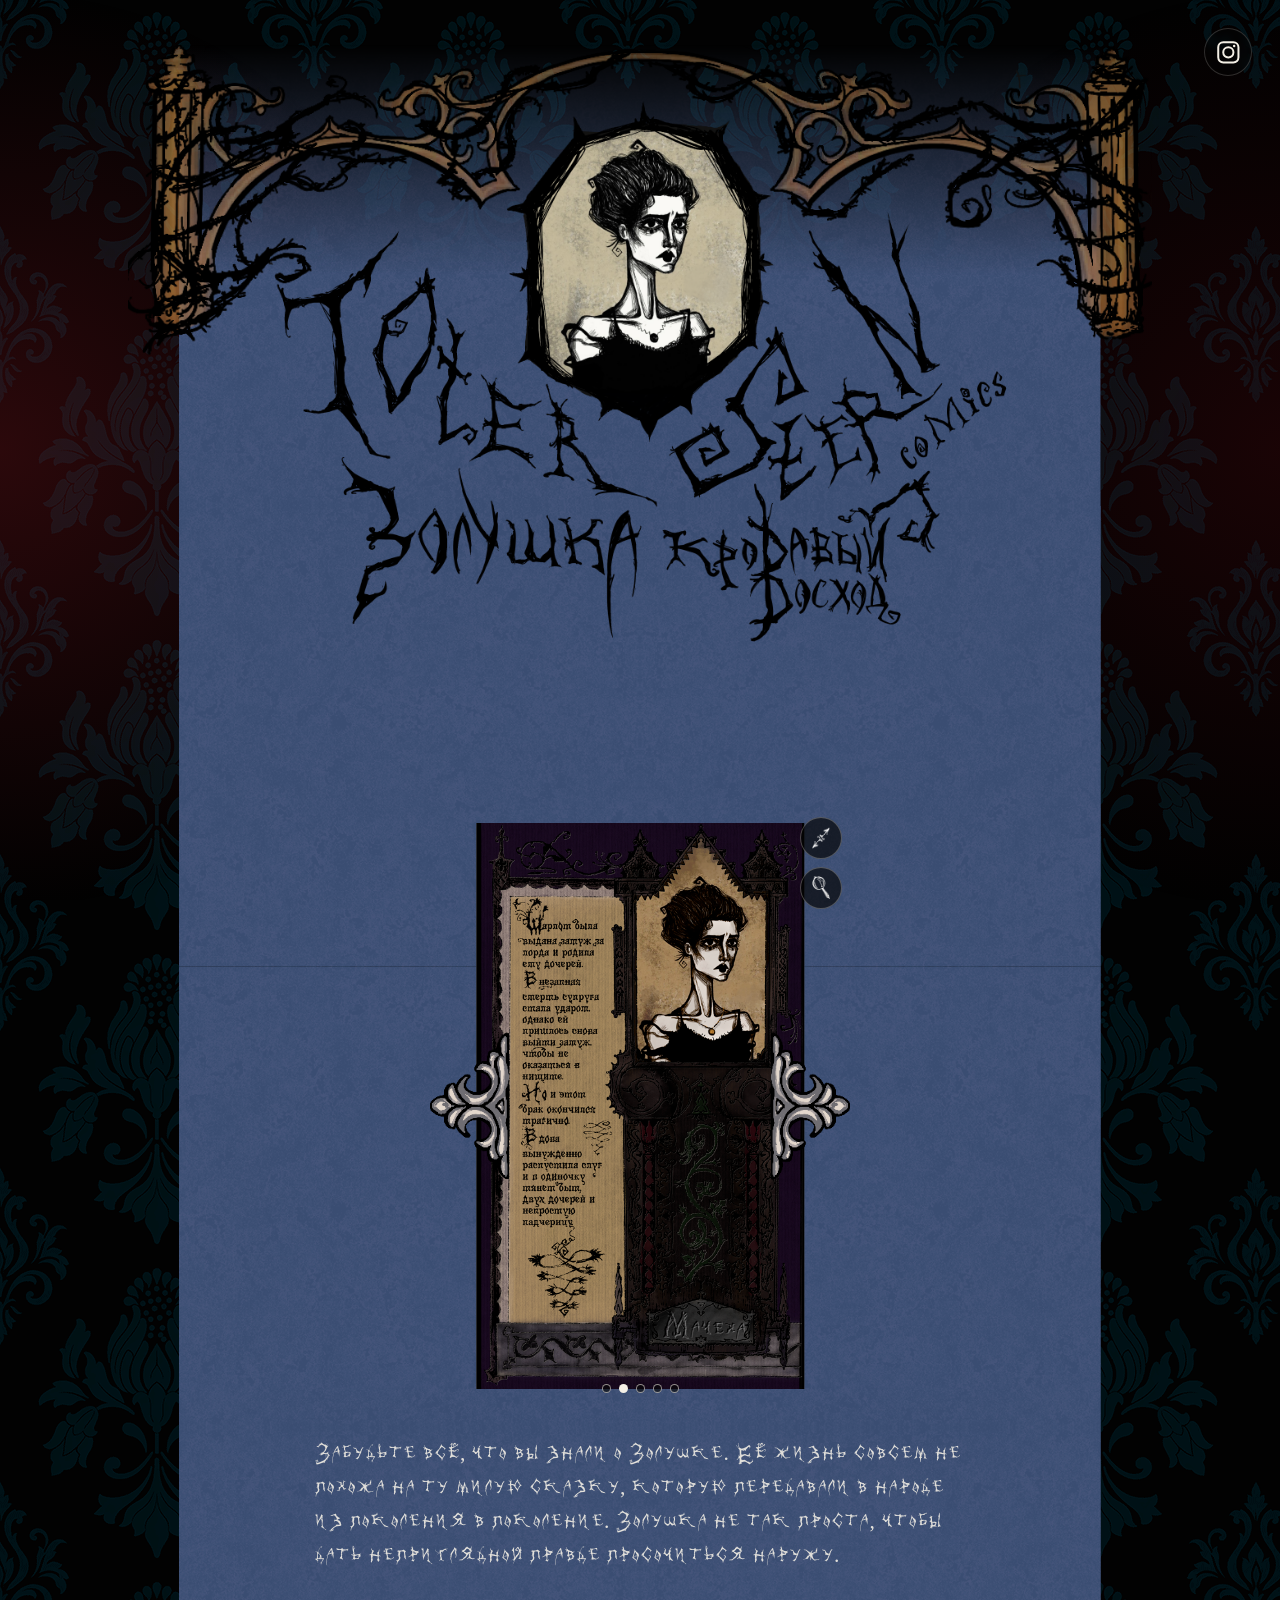
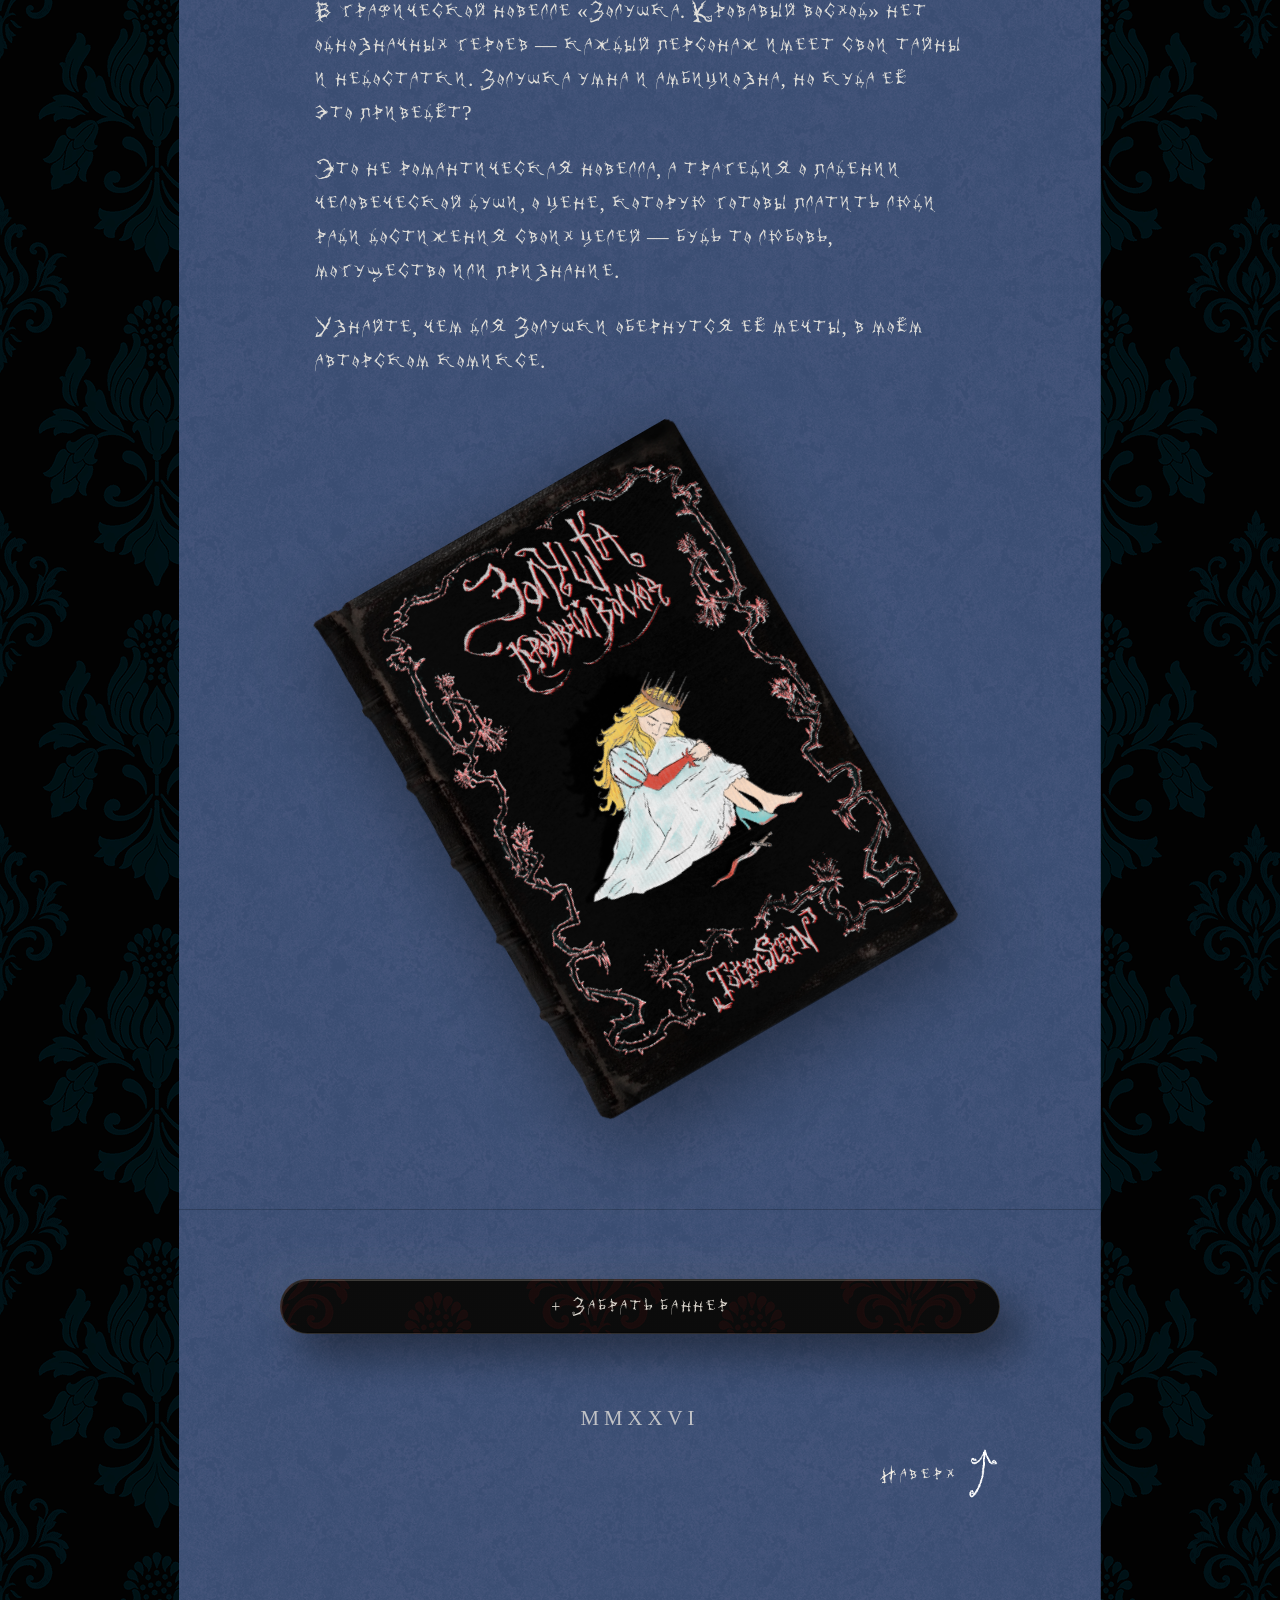
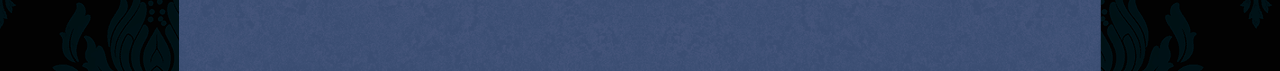
==== index.html @ bd6e9559 "Fix spoiler tile row redraw" ====
<!DOCTYPE html>
<html lang="ru">
<head>
  <meta charset="UTF-8">
  <meta name="viewport" content="width=device-width, initial-scale=1.0">
  <title>Toterstern — Zolushka comic reader</title>
  <meta name="description" content="В графической новелле «Золушка. Кровавый восход» нет однозначно положительных героев: у каждого персонажа свои слабости, тайные мотивы и тёмные стороны. Золушка умна, амбициозна и готова идти до конца, но к чему это её приведёт?">
  <meta name="robots" content="index, follow">
  <meta name="theme-color" content="#050505">
  <link rel="canonical" href="https://toterstern.com/">
  <link rel="icon" type="image/png" sizes="32x32" href="assets/favicon/favicon-32x32.png">
  <link rel="icon" type="image/png" sizes="16x16" href="assets/favicon/favicon-16x16.png">
  <link rel="apple-touch-icon" sizes="180x180" href="assets/favicon/apple-touch-icon.png">
  <link rel="manifest" href="assets/favicon/site.webmanifest">
  <meta property="og:site_name" content="Toterstern">
  <meta property="og:type" content="website">
  <meta property="og:locale" content="ru_RU">
  <meta property="og:title" content="Toterstern — Zolushka comic reader">
  <meta property="og:description" content="В графической новелле «Золушка. Кровавый восход» нет однозначно положительных героев: у каждого персонажа свои слабости, тайные мотивы и тёмные стороны. Золушка умна, амбициозна и готова идти до конца, но к чему это её приведёт?">
  <meta property="og:url" content="https://toterstern.com/">
  <meta property="og:image" content="https://toterstern.com/assets/favicon/icon-512.png">
  <meta property="og:image:alt" content="Toterstern icon">
  <meta name="twitter:card" content="summary_large_image">
  <meta name="twitter:title" content="Toterstern — Zolushka comic reader">
  <meta name="twitter:description" content="В графической новелле «Золушка. Кровавый восход» нет однозначно положительных героев: у каждого персонажа свои слабости, тайные мотивы и тёмные стороны. Золушка умна, амбициозна и готова идти до конца, но к чему это её приведёт?">
  <meta name="twitter:image" content="https://toterstern.com/assets/favicon/icon-512.png">
  <script type="application/ld+json">
    {
      "@context": "https://schema.org",
      "@type": "WebSite",
      "name": "Toterstern",
      "url": "https://toterstern.com/",
      "description": "В графической новелле «Золушка. Кровавый восход» нет однозначно положительных героев: у каждого персонажа свои слабости, тайные мотивы и тёмные стороны. Золушка умна, амбициозна и готова идти до конца, но к чему это её приведёт?",
      "inLanguage": "ru",
      "image": "https://toterstern.com/assets/favicon/icon-512.png"
    }
  </script>
  <style>
    :root {
      --bg: #050505;
      --text: #f4efe5;
      --page-max: 1200px;
      --page-gutter: clamp(16px, 4vw, 48px);
      --grid-gap: clamp(8px, 1.6vw, 24px);
      --page-width: min(100vw, calc(var(--page-max) + (var(--page-gutter) * 2)));
      --tile-size: calc(var(--page-width) * 0.36);
      --strip-width: calc(var(--tile-size) * 2);
      --bar-width: calc(var(--page-width) * 0.8);
      --bar-top: 5vh;
      --bar-height: calc(var(--bar-width) * 3328 / 4992);
      --story-note-top: calc(var(--bar-top) + var(--bar-height) + 5vh);
      --window-top-gap: 5vh;
      --window-width: min(78vw, 720px);
      --strip-top-gap: 5vh;
      --debug-grid: 0;
      --debug-grid-color: rgba(255, 216, 0, 0.22);
      --debug-grid-line: rgba(255, 216, 0, 0.72);
      --cursor-default: url("cursor/Click2-32.png") 0 0, auto;
      --cursor-active: url("cursor/Click-32.png") 0 0, pointer;
    }

    @font-face {
      font-family: "Toterstern";
      src:
        url("fonts/Totersternf-Regular.woff2") format("woff2"),
        url("fonts/Totersternf-Regular.woff") format("woff");
      font-display: swap;
      font-style: normal;
      font-weight: 400;
    }

    * {
      box-sizing: border-box;
    }

    html,
    body {
      margin: 0;
      min-height: 100%;
    }

    body {
      position: relative;
      min-height: 100vh;
      background: #050505 url("img-int/damask_exact_8x8-14-dark.png?v=20260420-1") repeat top left;
      background-size: 314px 314px;
      color: var(--text);
      overflow-x: hidden;
      cursor: var(--cursor-default);
    }

    body * {
      cursor: var(--cursor-default);
    }

    a[href],
    button:not(:disabled),
    [role="button"],
    [tabindex]:not([tabindex="-1"]) {
      cursor: var(--cursor-active);
    }

    a,
    a:link,
    a:visited,
    a:hover,
    a:active,
    a:focus,
    a:focus-visible {
      color: inherit;
      text-decoration: none;
      -webkit-tap-highlight-color: transparent;
      outline: none;
      box-shadow: none;
    }

    button:disabled,
    [aria-disabled="true"] {
      cursor: var(--cursor-default);
    }

    body::before {
      content: "";
      position: fixed;
      inset: 0;
      background:
        radial-gradient(circle at left center, rgba(177, 31, 42, 0.24), transparent 34%),
        radial-gradient(circle at right center, rgba(104, 12, 19, 0.24), transparent 34%);
      pointer-events: none;
    }

    .site-preloader {
      position: fixed;
      inset: 0;
      z-index: 999;
      display: flex;
      align-items: center;
      justify-content: center;
      background: transparent;
      pointer-events: none;
      transition: opacity 420ms ease, visibility 420ms ease;
    }

    .site-preloader.is-hidden {
      visibility: hidden;
      opacity: 0;
      pointer-events: none;
    }

    .site-preloader-video {
      display: block;
      width: min(42vw, 320px);
      max-width: 72vw;
      height: auto;
    }

    .phone-stage {
      position: relative;
      z-index: 1;
      display: grid;
      grid-template-columns: var(--page-gutter) repeat(12, minmax(0, 1fr)) var(--page-gutter);
      column-gap: var(--grid-gap);
      width: min(100%, calc(var(--page-max) + (var(--page-gutter) * 2)));
      min-height: 100dvh;
      margin-inline: auto;
    }

    .phone-stage::after {
      content: "";
      position: fixed;
      inset: 0 max(0px, calc((100vw - (var(--page-max) + (var(--page-gutter) * 2))) / 2));
      z-index: 998;
      pointer-events: none;
      opacity: var(--debug-grid);
      background:
        linear-gradient(
          to right,
          transparent 0 var(--page-gutter),
          var(--debug-grid-line) var(--page-gutter) calc(var(--page-gutter) + 1px),
          transparent calc(var(--page-gutter) + 1px) calc(100% - var(--page-gutter) - 1px),
          var(--debug-grid-line) calc(100% - var(--page-gutter) - 1px) calc(100% - var(--page-gutter)),
          transparent calc(100% - var(--page-gutter)) 100%
        ),
        repeating-linear-gradient(
          to right,
          transparent 0 var(--page-gutter),
          var(--debug-grid-color) var(--page-gutter) calc(var(--page-gutter) + ((100% - (var(--page-gutter) * 2) - (var(--grid-gap) * 11)) / 12)),
          transparent calc(var(--page-gutter) + ((100% - (var(--page-gutter) * 2) - (var(--grid-gap) * 11)) / 12)) calc(var(--page-gutter) + ((100% - (var(--page-gutter) * 2) - (var(--grid-gap) * 11)) / 12) + var(--grid-gap))
        );
    }

    .top-bar {
      position: absolute;
      top: var(--bar-top);
      left: 50%;
      z-index: 2;
      display: block;
      width: var(--bar-width);
      height: auto;
      margin: 0 auto;
      transform: translateX(-50%);
      pointer-events: none;
    }

    .social-link {
      position: fixed;
      top: clamp(14px, 3vw, 28px);
      right: clamp(14px, 3vw, 28px);
      z-index: 12;
      display: grid;
      place-items: center;
      width: clamp(38px, 5vw, 48px);
      height: clamp(38px, 5vw, 48px);
      color: rgba(244, 239, 229, 0.92);
      background: rgba(5, 5, 5, 0.42);
      border: 1px solid rgba(244, 239, 229, 0.18);
      border-radius: 999px;
      backdrop-filter: blur(4px);
      cursor: var(--cursor-active);
    }

    .social-link svg {
      display: block;
      width: 58%;
      height: 58%;
      fill: currentColor;
      pointer-events: none;
    }

    .quad-strip {
      position: relative;
      z-index: 1;
      grid-column: 3 / 13;
      grid-row: 1;
      justify-self: center;
      display: grid;
      grid-template-columns: repeat(2, minmax(0, 1fr));
      grid-auto-rows: var(--tile-size);
      width: min(100%, var(--strip-width));
      min-height: calc(100dvh - var(--strip-top-gap));
      margin-top: var(--strip-top-gap);
    }

    .tile {
      position: relative;
      overflow: hidden;
    }

    .tile::before {
      content: "";
      position: absolute;
      inset: -0.5px;
      background-image: url("img-int/tile_1024x1024opt.png?v=20260420-1");
      background-repeat: no-repeat;
      background-position: center;
      background-size: 100% 100%;
    }

    .tile.tile-top::before {
      -webkit-mask-image: linear-gradient(to bottom, rgba(0, 0, 0, 0) 0%, rgba(0, 0, 0, 1) 50%);
      mask-image: linear-gradient(to bottom, rgba(0, 0, 0, 0) 0%, rgba(0, 0, 0, 1) 50%);
    }

    .tile.flip-x::before {
      transform: scaleX(-1);
    }

    .tile.flip-y::before {
      transform: scaleY(-1);
    }

    .tile.flip-xy::before {
      transform: scale(-1, -1);
    }

    .story-stack {
      position: relative;
      z-index: 3;
      grid-column: 4 / 12;
      grid-row: 1;
      justify-self: center;
      width: min(100%, 720px);
      margin: var(--story-note-top) 0 0;
    }

    .story-note {
      width: 100%;
      padding: clamp(18px, 4vw, 34px);
      color: rgba(244, 239, 229, 0.9);
      font-family: "Toterstern", Georgia, "Times New Roman", serif;
      font-size: clamp(1rem, 2.6vw, 1.35rem);
      line-height: 1.58;
      text-wrap: pretty;
    }

    .story-note p {
      margin: 0;
    }

    .story-note p + p {
      margin-top: 1em;
    }

    .cover-reveal {
      display: flex;
      justify-content: center;
      margin: clamp(28px, 6vw, 64px) auto 0;
      padding-bottom: min(18vh, 160px);
    }

    .banner-spoiler {
      width: min(100%, 760px);
      margin: clamp(24px, 6vw, 48px) auto 0;
      border: 1px solid rgba(244, 239, 229, 0.18);
      border-radius: 32px;
      background:
        linear-gradient(rgba(5, 5, 5, 0.46), rgba(5, 5, 5, 0.46)),
        url("img-int/damask_exact_8x8-14.png?v=20260420-1") repeat top left;
      background-size: auto, 314px 314px;
      box-shadow:
        -18px -18px 38px rgba(255, 244, 214, 0.05),
        18px 22px 42px rgba(0, 0, 0, 0.42),
        inset 1px 1px 0 rgba(255, 245, 225, 0.12),
        inset -1px -1px 0 rgba(0, 0, 0, 0.28);
      overflow: hidden;
    }

    .banner-spoiler summary {
      list-style: none;
      display: flex;
      align-items: center;
      justify-content: center;
      gap: 10px;
      padding: 16px 20px;
      color: rgba(244, 239, 229, 0.92);
      background: rgba(255, 255, 255, 0.03);
      font-family: "Toterstern", Georgia, "Times New Roman", serif;
      font-size: clamp(1rem, 2.4vw, 1.18rem);
      letter-spacing: 0.04em;
      cursor: var(--cursor-active);
      user-select: none;
      box-shadow:
        inset 0 1px 0 rgba(255, 244, 220, 0.09),
        inset 0 -1px 0 rgba(0, 0, 0, 0.26);
    }

    .banner-spoiler summary::-webkit-details-marker {
      display: none;
    }

    .banner-spoiler summary::before {
      content: "+";
      font-size: 1rem;
      line-height: 1;
      transition: transform 180ms ease;
    }

    .banner-spoiler[open] summary::before {
      transform: rotate(45deg);
    }

    .banner-spoiler-body {
      background: transparent;
      padding: 4px 0 22px;
    }

    .feature-insert {
      display: flex;
      justify-content: center;
      margin: clamp(20px, 5vw, 48px) auto 0;
    }

    .feature-insert-image {
      display: block;
      width: min(28.7vw, 140px);
      height: auto;
      filter: drop-shadow(0 18px 32px rgba(0, 0, 0, 0.34));
    }

    .feature-button-image {
      display: block;
      width: min(38vw, 180px);
      height: auto;
      filter: drop-shadow(0 16px 24px rgba(0, 0, 0, 0.32));
    }

    .feature-button {
      display: flex;
      justify-content: center;
      margin: clamp(22px, 5vw, 54px) auto 0;
    }

    .embed-code {
      position: relative;
      width: min(75%, 540px);
      margin: 14px auto 0;
      padding: 18px 18px 16px;
      border: 1px solid rgba(244, 239, 229, 0.14);
      border-radius: 18px;
      background:
        linear-gradient(rgba(11, 11, 11, 0.72), rgba(11, 11, 11, 0.72)),
        url("img-int/damask_exact_8x8-14-dark.png?v=20260420-1") repeat top left;
      background-size: auto, 314px 314px;
      box-shadow: 0 18px 48px rgba(0, 0, 0, 0.26);
    }

    .embed-code-label {
      margin: 0 40px 10px 0;
      color: rgba(244, 239, 229, 0.78);
      font-family: "Toterstern", Georgia, "Times New Roman", serif;
      font-size: 0.98rem;
      line-height: 1.35;
    }

    .embed-code pre {
      margin: 0;
      max-height: calc(1.55em * 3);
      overflow: auto;
      white-space: pre;
      color: rgba(244, 239, 229, 0.92);
      font-family: "SFMono-Regular", Consolas, "Liberation Mono", Menlo, monospace;
      font-size: 0.83rem;
      line-height: 1.55;
    }

    .embed-token-tag {
      color: #ff8f88;
    }

    .embed-token-attr {
      color: #9ad1ff;
    }

    .embed-token-string {
      color: #bfdc8d;
    }

    .year-mark {
      margin: clamp(36px, 7vw, 72px) auto 0;
      text-align: center;
      color: rgba(244, 239, 229, 0.72);
      font-family: "Toterstern", Georgia, "Times New Roman", serif;
      font-size: clamp(1rem, 2.8vw, 1.3rem);
      letter-spacing: 0.24em;
      text-transform: uppercase;
    }

    .back-to-top {
      display: flex;
      justify-content: flex-end;
      margin: 18px auto 0;
      padding-bottom: 0;
    }

    .back-to-top-link {
      display: inline-flex;
      align-items: center;
      gap: 10px;
      color: rgba(244, 239, 229, 0.86);
      font-family: "Toterstern", Georgia, "Times New Roman", serif;
      font-size: clamp(0.95rem, 2.5vw, 1.15rem);
      letter-spacing: 0.08em;
      cursor: var(--cursor-active);
    }

    .back-to-top-icon {
      display: block;
      width: clamp(26px, 4vw, 34px);
      height: auto;
      object-fit: contain;
      pointer-events: none;
    }

    .copy-code-button {
      position: absolute;
      top: 12px;
      right: 12px;
      display: grid;
      place-items: center;
      width: 34px;
      height: 34px;
      padding: 0;
      border: 1px solid rgba(244, 239, 229, 0.18);
      border-radius: 10px;
      background: rgba(255, 255, 255, 0.04);
      color: rgba(244, 239, 229, 0.9);
      cursor: var(--cursor-active);
    }

    .copy-code-button::after {
      content: attr(data-tooltip);
      position: absolute;
      top: calc(100% + 8px);
      right: 0;
      padding: 6px 9px;
      border-radius: 8px;
      background: rgba(5, 5, 5, 0.94);
      color: rgba(244, 239, 229, 0.92);
      font-family: "Toterstern", Georgia, "Times New Roman", serif;
      font-size: 0.82rem;
      line-height: 1;
      white-space: nowrap;
      opacity: 0;
      transform: translateY(-4px);
      pointer-events: none;
      transition: opacity 180ms ease, transform 180ms ease;
    }

    .copy-code-button:hover::after,
    .copy-code-button:focus-visible::after {
      opacity: 1;
      transform: translateY(0);
    }

    .copy-code-button svg {
      width: 16px;
      height: 16px;
      fill: currentColor;
      pointer-events: none;
    }

    .cover-reveal-link {
      display: inline-block;
      cursor: var(--cursor-active);
    }

    .cover-reveal-link * {
      cursor: var(--cursor-active);
    }

    .cover-reveal-image {
      display: block;
      width: min(86vw, 420px);
      height: auto;
      transform: rotate(var(--cover-rotation, -30deg));
      transform-origin: center center;
      will-change: transform;
      filter: drop-shadow(0 24px 44px rgba(0, 0, 0, 0.45));
    }

    .card-carousel {
      position: relative;
      width: min(82vw, 420px);
      aspect-ratio: 620 / 877;
      margin: clamp(18px, 4vw, 36px) auto 0;
      overflow: hidden;
    }

    .card-carousel-track {
      display: flex;
      width: 100%;
      height: 100%;
      transition: transform 620ms ease;
      will-change: transform;
    }

    .card-carousel-slide {
      flex: 0 0 100%;
      display: grid;
      place-items: center;
      width: 100%;
      height: 100%;
      padding: clamp(4px, 1vw, 10px);
    }

    .card-carousel-slide.is-clone {
      pointer-events: none;
    }

    .card-carousel-card {
      position: relative;
      display: block;
      width: 100%;
      height: 100%;
      padding: 0;
      border: 0;
      background: transparent;
      cursor: var(--cursor-active);
    }

    .card-carousel-image {
      display: block;
      width: 100%;
      height: 100%;
      object-fit: contain;
      user-select: none;
      pointer-events: none;
    }

    .card-carousel-open {
      position: absolute;
      top: 8px;
      right: 8px;
      z-index: 3;
      display: grid;
      place-items: center;
      width: 42px;
      height: 42px;
      padding: 0;
      border: 1px solid rgba(244, 239, 229, 0.28);
      border-radius: 999px;
      background: rgba(5, 5, 5, 0.68);
      cursor: var(--cursor-active);
    }

    .card-carousel-zoom {
      top: 58px;
    }

    .card-carousel-open-icon {
      display: block;
      width: 18px;
      height: auto;
      object-fit: contain;
      pointer-events: none;
    }

    .card-carousel-control {
      position: absolute;
      top: 50%;
      z-index: 2;
      display: grid;
      place-items: center;
      width: clamp(54px, 12vw, 86px);
      height: auto;
      aspect-ratio: 155 / 100;
      padding: 0;
      border: 0;
      background: transparent;
      transform: translateY(-50%);
      cursor: var(--cursor-active);
    }

    .card-carousel-control:hover,
    .card-carousel-control:focus-visible {
      outline: none;
    }

    .card-carousel-control.prev {
      left: -4px;
    }

    .card-carousel-control.next {
      right: -4px;
    }

    .card-carousel-arrow {
      display: block;
      width: 100%;
      height: 100%;
      object-fit: contain;
      pointer-events: none;
    }

    .card-carousel-dots {
      position: absolute;
      left: 0;
      right: 0;
      bottom: 10px;
      z-index: 2;
      display: flex;
      justify-content: center;
      gap: 8px;
      pointer-events: none;
    }

    .card-carousel-dot {
      width: 9px;
      height: 9px;
      padding: 0;
      border: 1px solid rgba(244, 239, 229, 0.58);
      border-radius: 50%;
      background: rgba(5, 5, 5, 0.62);
      pointer-events: auto;
      cursor: var(--cursor-active);
    }

    .card-carousel-dot[aria-current="true"] {
      background: var(--text);
    }

    .book-modal {
      position: fixed;
      inset: 0;
      z-index: 1000;
      display: flex;
      align-items: center;
      justify-content: center;
      padding: clamp(20px, 5vw, 56px);
      background: rgba(0, 0, 0, 0.82);
      overflow: auto;
    }

    .book-modal[hidden] {
      display: none;
    }

    .book-modal-control {
      position: fixed;
      right: 18px;
      z-index: 2;
      display: grid;
      place-items: center;
      width: 44px;
      height: 44px;
      padding: 0;
      border: 1px solid rgba(244, 239, 229, 0.3);
      border-radius: 999px;
      background: rgba(5, 5, 5, 0.82);
      color: var(--text);
      cursor: var(--cursor-active);
    }

    .book-modal-control-icon {
      display: block;
      width: 18px;
      height: auto;
      object-fit: contain;
      pointer-events: none;
    }

    .book-modal-close {
      top: 18px;
      font-size: 1.65rem;
      line-height: 1;
    }

    .book-modal-fullscreen {
      top: 72px;
    }

    .book-modal-zoom {
      top: 126px;
    }

    .book-modal-image {
      display: block;
      width: auto;
      max-width: min(94vw, 2480px);
      max-height: calc(100dvh - clamp(40px, 9vw, 112px));
      height: auto;
      margin-inline: auto;
      object-fit: contain;
      box-shadow: 0 28px 80px rgba(0, 0, 0, 0.72);
      cursor: var(--cursor-active);
    }

    .book-modal.is-zoomed {
      align-items: flex-start;
      justify-content: flex-start;
      padding: 64px 16px 24px;
    }

    .book-modal.is-zoomed .book-modal-image {
      max-width: none;
      max-height: none;
      margin: 0;
    }

    .book-modal.is-dragging,
    .book-modal.is-dragging * {
      cursor: grabbing;
    }

    .book-modal-nav {
      position: fixed;
      top: 50%;
      z-index: 2;
      display: none;
      width: clamp(54px, 8vw, 86px);
      height: auto;
      padding: 0;
      border: 0;
      background: transparent;
      transform: translateY(-50%);
      cursor: var(--cursor-active);
    }

    .book-modal-nav.is-visible {
      display: block;
    }

    .book-modal-nav.prev {
      left: 12px;
    }

    .book-modal-nav.next {
      right: 72px;
    }

    .book-modal-nav-icon {
      display: block;
      width: 100%;
      height: auto;
      object-fit: contain;
      pointer-events: none;
    }

    @media (max-width: 900px) {
      .book-modal {
        padding: 0;
        overscroll-behavior: contain;
      }

      .book-modal-image {
        width: auto;
        max-width: 100vw;
        max-height: 100dvh;
        height: auto;
        margin: auto;
      }

      .book-modal.is-zoomed .book-modal-image {
        width: auto;
        max-width: none;
        max-height: none;
        height: auto;
        margin: 0;
      }
    }

    @media (max-width: 640px) {
      :root {
        --page-gutter: 16px;
        --grid-gap: 8px;
        --window-width: min(100%, 520px);
      }

      body {
        background: #050505 url("img-int/damask_exact_8x8-14-dark.png?v=20260420-1") repeat top left;
        background-size: 157px 157px;
      }

      .quad-strip,
      .story-stack {
        grid-column: 2 / 14;
      }

      .story-stack {
        width: min(100%, 520px);
        margin-top: var(--story-note-top);
      }

      .story-note {
        padding: clamp(14px, 3.2vw, 27px);
        font-size: clamp(0.8rem, 2.08vw, 1.08rem);
        line-height: 1.42;
      }

      .card-carousel {
        width: min(73.6vw, 288px);
      }

      .cover-reveal-image {
        width: min(68.8vw, 336px);
      }

      .feature-insert-image {
        width: min(22.9vw, 112px);
      }

      .feature-button-image {
        width: min(30.4vw, 144px);
      }

      .embed-code {
        width: min(75%, 405px);
        padding: 14px 14px 12px;
      }

      .embed-code-label {
        font-size: 0.88rem;
      }

      .embed-code pre {
        max-height: calc(1.45em * 3);
        font-size: 0.72rem;
        line-height: 1.45;
      }

      .card-carousel-control {
        width: clamp(46px, 16vw, 68px);
      }

      .card-carousel-open {
        width: 38px;
        height: 38px;
      }

      .book-modal-nav.next {
        right: 12px;
      }

    }

    @media (prefers-reduced-motion: reduce) {
      .card-carousel-track {
        transition: none;
      }
    }

  </style>
</head>
<body>
  <a class="social-link" href="https://www.instagram.com/toter_stern_/" aria-label="Instagram Toterstern" target="_blank" rel="noopener noreferrer">
    <svg viewBox="0 0 24 24" aria-hidden="true">
      <path d="M7.5 2h9A5.5 5.5 0 0 1 22 7.5v9a5.5 5.5 0 0 1-5.5 5.5h-9A5.5 5.5 0 0 1 2 16.5v-9A5.5 5.5 0 0 1 7.5 2Zm0 1.8A3.7 3.7 0 0 0 3.8 7.5v9a3.7 3.7 0 0 0 3.7 3.7h9a3.7 3.7 0 0 0 3.7-3.7v-9a3.7 3.7 0 0 0-3.7-3.7h-9Zm9.75 1.35a1.1 1.1 0 1 1 0 2.2 1.1 1.1 0 0 1 0-2.2ZM12 6.5A5.5 5.5 0 1 1 6.5 12 5.5 5.5 0 0 1 12 6.5Zm0 1.8A3.7 3.7 0 1 0 15.7 12 3.7 3.7 0 0 0 12 8.3Z"/>
    </svg>
  </a>
  <div class="site-preloader" id="site-preloader" aria-label="Loading">
    <img class="site-preloader-video" src="img-int/preloader-dog.gif?v=20260420-1" alt="" aria-hidden="true">
  </div>
  <div class="phone-stage" id="top">
    <img class="top-bar" src="img-int/toter-bar4.png?v=20260420-1" alt="" aria-hidden="true">
    <main class="quad-strip" id="quad-strip" aria-hidden="true"></main>
    <section class="story-stack">
      <figure class="card-carousel" id="card-carousel" aria-label="Карточки персонажей" tabindex="0">
        <div class="card-carousel-track" id="card-carousel-track">
          <div class="card-carousel-slide">
            <button class="card-carousel-card" type="button" aria-label="Открыть карточку персонажа в полном размере">
              <img class="card-carousel-image" src="cards/FeyaK_sm.png?v=20260423-2" alt="Карточка персонажа">
            </button>
          </div>
          <div class="card-carousel-slide">
            <button class="card-carousel-card" type="button" aria-label="Открыть карточку персонажа в полном размере">
              <img class="card-carousel-image" src="cards/KMKarta_sm.png?v=20260423-2" alt="Карточка персонажа">
            </button>
          </div>
          <div class="card-carousel-slide">
            <button class="card-carousel-card" type="button" aria-label="Открыть карточку персонажа в полном размере">
              <img class="card-carousel-image" src="cards/PrintzK_sm.png?v=20260423-2" alt="Карточка персонажа">
            </button>
          </div>
          <div class="card-carousel-slide">
            <button class="card-carousel-card" type="button" aria-label="Открыть карточку персонажа в полном размере">
              <img class="card-carousel-image" src="cards/KartochkaS_sm.png?v=20260423-1" alt="Карточка персонажа">
            </button>
          </div>
          <div class="card-carousel-slide">
            <button class="card-carousel-card" type="button" aria-label="Открыть карточку персонажа в полном размере">
              <img class="card-carousel-image" src="cards/ZolushkaK_sm.png?v=20260424-2" alt="Карточка персонажа">
            </button>
          </div>
        </div>
        <button class="card-carousel-open" id="card-carousel-open" type="button" aria-label="Открыть текущую карточку в fullscreen">
          <img class="card-carousel-open-icon" src="img-int/fullscreen.png?v=20260423-1" alt="" aria-hidden="true">
        </button>
        <button class="card-carousel-open card-carousel-zoom" id="card-carousel-zoom" type="button" aria-label="Открыть текущую карточку с зумом">
          <img class="card-carousel-open-icon" src="img-int/lupa.png?v=20260423-1" alt="" aria-hidden="true">
        </button>
        <button class="card-carousel-control prev" id="card-carousel-prev" type="button" aria-label="Предыдущая карточка">
          <img class="card-carousel-arrow" src="img-int/Arrow-L.png?v=20260424-1" alt="" aria-hidden="true">
        </button>
        <button class="card-carousel-control next" id="card-carousel-next" type="button" aria-label="Следующая карточка">
          <img class="card-carousel-arrow" src="img-int/Arrow-R.png?v=20260424-1" alt="" aria-hidden="true">
        </button>
        <div class="card-carousel-dots" aria-label="Выбор карточки">
          <button class="card-carousel-dot" type="button" aria-label="Показать карточку 1" aria-current="true" data-card-slide="0"></button>
          <button class="card-carousel-dot" type="button" aria-label="Показать карточку 2" data-card-slide="1"></button>
          <button class="card-carousel-dot" type="button" aria-label="Показать карточку 3" data-card-slide="2"></button>
          <button class="card-carousel-dot" type="button" aria-label="Показать карточку 4" data-card-slide="3"></button>
          <button class="card-carousel-dot" type="button" aria-label="Показать карточку 5" data-card-slide="4"></button>
        </div>
      </figure>
      <article class="story-note" aria-label="Аннотация к графической новелле">
        <p>Забудьте всё, что вы знали о Золушке. Её жизнь совсем не похожа на ту милую сказку, которую передавали в народе из поколения в поколение. Золушка не так проста, чтобы дать неприглядной правде просочиться наружу.</p>
        <p>В графической новелле «Золушка. Кровавый восход» нет однозначных героев — каждый персонаж имеет свои тайны и недостатки. Золушка умна и амбициозна, но куда её это приведёт?</p>
        <p>Это не романтическая новелла, а трагедия о падении человеческой души, о цене, которую готовы платить люди ради достижения своих целей — будь то любовь, могущество или признание.</p>
        <p>Узнайте, чем для Золушки обернутся её мечты, в моём авторском комиксе.</p>
      </article>
      <div class="cover-reveal">
        <a class="cover-reveal-link" href="zolushka.html" aria-label="Перейти на страницу комикса «Золушка. Кровавый восход»">
          <img
            class="cover-reveal-image"
            id="cover-reveal-image"
            src="comics/Book_sm.png?v=20260428-1"
            alt="Обложка графической новеллы «Золушка. Кровавый восход»"
          >
        </a>
      </div>
      <details class="banner-spoiler">
        <summary>Забрать баннер</summary>
        <div class="banner-spoiler-body">
          <div class="feature-button">
            <a class="cover-reveal-link" href="zolushka.html" aria-label="Перейти на страницу комикса по кнопке">
              <img
                class="feature-button-image"
                src="comics/Vstavka_tr.png?v=20260428-1"
                alt="Кнопка перехода на страницу графической новеллы"
              >
            </a>
          </div>
          <div class="embed-code">
            <button class="copy-code-button" type="button" aria-label="Скопировать код баннера" data-copy-target="embed-code-vstavka" data-tooltip="скопировать код">
              <svg viewBox="0 0 24 24" aria-hidden="true">
                <path d="M8 3h9a2 2 0 0 1 2 2v9h-2V5H8V3Zm-3 4h9a2 2 0 0 1 2 2v10a2 2 0 0 1-2 2H5a2 2 0 0 1-2-2V9a2 2 0 0 1 2-2Zm0 2v10h9V9H5Z"/>
              </svg>
            </button>
            <p class="embed-code-label">Код для вставки баннера на другой сайт</p>
            <pre><code id="embed-code-vstavka"><span class="embed-token-tag">&lt;a</span> <span class="embed-token-attr">href</span>=<span class="embed-token-string">"https://toterstern.com/zolushka.html"</span> <span class="embed-token-attr">target</span>=<span class="embed-token-string">"_blank"</span> <span class="embed-token-attr">rel</span>=<span class="embed-token-string">"noopener noreferrer"</span> <span class="embed-token-attr">title</span>=<span class="embed-token-string">"Toterstern — Zolushka comic reader"</span><span class="embed-token-tag">&gt;</span>
  <span class="embed-token-tag">&lt;img</span>
    <span class="embed-token-attr">src</span>=<span class="embed-token-string">"https://toterstern.com/comics/Vstavka_tr.png"</span>
    <span class="embed-token-attr">alt</span>=<span class="embed-token-string">"Золушка. Кровавый восход — авторская графическая новелла Toterstern"</span>
    <span class="embed-token-attr">style</span>=<span class="embed-token-string">"display:block;width:180px;max-width:100%;height:auto;border:0"</span>
  <span class="embed-token-tag">&gt;</span>
<span class="embed-token-tag">&lt;/a&gt;</span></code></pre>
          </div>
          <div class="feature-insert">
            <a class="cover-reveal-link" href="zolushka.html" aria-label="Перейти на страницу комикса через вставку">
              <img
                class="feature-insert-image"
                src="comics/Vstavka2_tr.png?v=20260428-1"
                alt="Дополнительная вставка графической новеллы"
              >
            </a>
          </div>
          <div class="embed-code">
            <button class="copy-code-button" type="button" aria-label="Скопировать код вставки" data-copy-target="embed-code-vstavka2" data-tooltip="скопировать код">
              <svg viewBox="0 0 24 24" aria-hidden="true">
                <path d="M8 3h9a2 2 0 0 1 2 2v9h-2V5H8V3Zm-3 4h9a2 2 0 0 1 2 2v10a2 2 0 0 1-2 2H5a2 2 0 0 1-2-2V9a2 2 0 0 1 2-2Zm0 2v10h9V9H5Z"/>
              </svg>
            </button>
            <p class="embed-code-label">Код для вставки мини-баннера на другой сайт</p>
            <pre><code id="embed-code-vstavka2"><span class="embed-token-tag">&lt;a</span> <span class="embed-token-attr">href</span>=<span class="embed-token-string">"https://toterstern.com/zolushka.html"</span> <span class="embed-token-attr">target</span>=<span class="embed-token-string">"_blank"</span> <span class="embed-token-attr">rel</span>=<span class="embed-token-string">"noopener noreferrer"</span> <span class="embed-token-attr">title</span>=<span class="embed-token-string">"Toterstern — Zolushka comic reader"</span><span class="embed-token-tag">&gt;</span>
  <span class="embed-token-tag">&lt;img</span>
    <span class="embed-token-attr">src</span>=<span class="embed-token-string">"https://toterstern.com/comics/Vstavka2_tr.png"</span>
    <span class="embed-token-attr">alt</span>=<span class="embed-token-string">"Графическая новелла «Золушка. Кровавый восход» — читать на Toterstern"</span>
    <span class="embed-token-attr">style</span>=<span class="embed-token-string">"display:block;width:140px;max-width:100%;height:auto;border:0"</span>
  <span class="embed-token-tag">&gt;</span>
<span class="embed-token-tag">&lt;/a&gt;</span></code></pre>
          </div>
        </div>
      </details>
      <div class="year-mark" aria-label="Год выпуска">MMXXVI</div>
      <div class="back-to-top">
        <a class="back-to-top-link" href="#top" aria-label="Вернуться наверх страницы">
          <span>Наверх</span>
          <img class="back-to-top-icon" src="img-int/s-top.png" alt="" aria-hidden="true">
        </a>
      </div>
    </section>
  </div>
  <div class="book-modal" id="book-modal" role="dialog" aria-modal="true" aria-label="Иллюстрация с книгой" hidden>
    <button class="book-modal-nav prev" id="book-modal-prev" type="button" aria-label="Предыдущая карточка">
      <img class="book-modal-nav-icon" src="img-int/Arrow-L.png?v=20260424-1" alt="" aria-hidden="true">
    </button>
    <button class="book-modal-nav next" id="book-modal-next" type="button" aria-label="Следующая карточка">
      <img class="book-modal-nav-icon" src="img-int/Arrow-R.png?v=20260424-1" alt="" aria-hidden="true">
    </button>
    <button class="book-modal-control book-modal-close" id="book-modal-close" type="button" aria-label="Закрыть">×</button>
    <button class="book-modal-control book-modal-fullscreen" id="book-modal-fullscreen" type="button" aria-label="Открыть в fullscreen">
      <img class="book-modal-control-icon" src="img-int/fullscreen.png?v=20260423-1" alt="" aria-hidden="true">
    </button>
    <button class="book-modal-control book-modal-zoom" id="book-modal-zoom" type="button" aria-label="Включить зум" aria-pressed="false">
      <img class="book-modal-control-icon" src="img-int/lupa.png?v=20260423-1" alt="" aria-hidden="true">
    </button>
    <img class="book-modal-image" id="book-modal-image" src="" alt="Карточка персонажа в полном размере">
  </div>
  <script>
    (() => {
      const strip = document.getElementById("quad-strip");
      const phoneStage = document.querySelector(".phone-stage");
      const storyStack = document.querySelector(".story-stack");
      const bookModal = document.getElementById("book-modal");
      const bookModalPrev = document.getElementById("book-modal-prev");
      const bookModalNext = document.getElementById("book-modal-next");
      const bookModalClose = document.getElementById("book-modal-close");
      const bookModalFullscreen = document.getElementById("book-modal-fullscreen");
      const bookModalZoom = document.getElementById("book-modal-zoom");
      const bookModalImage = document.getElementById("book-modal-image");
      const cardCarousel = document.getElementById("card-carousel");
      const coverRevealImage = document.getElementById("cover-reveal-image");
      const cardCarouselTrack = document.getElementById("card-carousel-track");
      const cardSlides = Array.from(document.querySelectorAll(".card-carousel-slide"));
      const cardOpenButtons = Array.from(document.querySelectorAll(".card-carousel-card"));
      const cardCarouselOpen = document.getElementById("card-carousel-open");
      const cardCarouselZoom = document.getElementById("card-carousel-zoom");
      const cardDots = Array.from(document.querySelectorAll(".card-carousel-dot"));
      const copyCodeButtons = Array.from(document.querySelectorAll(".copy-code-button"));
      const bannerSpoiler = document.querySelector(".banner-spoiler");
      const cardCarouselPrev = document.getElementById("card-carousel-prev");
      const cardCarouselNext = document.getElementById("card-carousel-next");
      const cardCarouselDelay = 4200;
      const columns = 2;
      let activeCardSlide = 0;
      let cardTrackPosition = 0;
      let cardCarouselTimer = 0;
      let activeModalCardIndex = 0;
      let modalDragActive = false;
      let modalDragStartX = 0;
      let modalDragStartY = 0;
      let modalDragStartLeft = 0;
      let modalDragStartTop = 0;
      let modalZoomScale = 1;
      let modalTouchPanActive = false;
      let modalTouchPanStartX = 0;
      let modalTouchPanStartY = 0;
      let modalTouchPanStartLeft = 0;
      let modalTouchPanStartTop = 0;
      let modalPinchActive = false;
      let modalPinchStartDistance = 0;
      let modalPinchStartScale = 1;
      const MIN_MODAL_ZOOM_SCALE = 1;
      const DEFAULT_MODAL_ZOOM_SCALE = 2;
      const MAX_MODAL_ZOOM_SCALE = 4;

      const firstCardClone = cardSlides[0].cloneNode(true);
      firstCardClone.classList.add("is-clone");
      firstCardClone.setAttribute("aria-hidden", "true");
      cardCarouselTrack.appendChild(firstCardClone);

      const getVariant = (x, y) => {
        if (x % 2 === 0 && y % 2 === 0) return "tile";
        if (x % 2 === 1 && y % 2 === 0) return "tile flip-x";
        if (x % 2 === 0 && y % 2 === 1) return "tile flip-y";
        return "tile flip-xy";
      };

      const renderQuadTileGrid = () => {
        const tileSize = strip.clientWidth / columns;
        const lastStoryElement = storyStack?.lastElementChild;
        const contentBottom = lastStoryElement
          ? lastStoryElement.getBoundingClientRect().bottom + window.scrollY
          : phoneStage
            ? Array.from(phoneStage.children)
                .filter((element) => element !== strip)
                .reduce((maxBottom, element) => {
                  const rect = element.getBoundingClientRect();
                  return Math.max(maxBottom, rect.bottom + window.scrollY);
                }, 0)
            : 0;
        const pageHeight = Math.max(window.innerHeight, contentBottom);
        const rows = Math.ceil(pageHeight / tileSize);

        strip.replaceChildren();

        for (let y = 0; y < rows; y += 1) {
          for (let x = 0; x < columns; x += 1) {
            const cell = document.createElement("div");
            cell.className = getVariant(x, y);
            if (y === 0) {
              cell.classList.add("tile-top");
            }
            strip.appendChild(cell);
          }
        }

        if (bannerSpoiler?.open) {
          for (let x = 0; x < columns; x += 1) {
            const cell = document.createElement("div");
            cell.className = getVariant(x, rows);
            cell.style.position = "absolute";
            cell.style.top = `${rows * tileSize}px`;
            cell.style.left = `${x * tileSize}px`;
            cell.style.width = `${tileSize}px`;
            cell.style.height = `${tileSize}px`;
            strip.appendChild(cell);
          }
        }
      };

      let resizeFrame = 0;
      let spoilerRenderTimer = 0;
      const scheduleRender = () => {
        cancelAnimationFrame(resizeFrame);
        resizeFrame = requestAnimationFrame(() => {
          renderQuadTileGrid();
          updateCoverRotation();
        });
      };

      window.addEventListener("scroll", updateCoverRotation, { passive: true });
      window.addEventListener("resize", scheduleRender, { passive: true });
      bannerSpoiler?.addEventListener("toggle", () => {
        scheduleRender();
        requestAnimationFrame(() => {
          scheduleRender();
        });
        window.clearTimeout(spoilerRenderTimer);
        spoilerRenderTimer = window.setTimeout(() => {
          scheduleRender();
        }, 80);
      });
      window.addEventListener("load", () => {
        document.getElementById("site-preloader")?.classList.add("is-hidden");
        scheduleRender();
      });

      const setCardTrackPosition = (position, shouldAnimate = true) => {
        cardCarouselTrack.style.transition = shouldAnimate ? "" : "none";
        cardCarouselTrack.style.transform = `translateX(${-position * 100}%)`;
        if (!shouldAnimate) {
          cardCarouselTrack.offsetHeight;
          cardCarouselTrack.style.transition = "";
        }
      };

      const syncCardCarouselState = () => {
        cardSlides.forEach((slide, slideIndex) => {
          slide.toggleAttribute("aria-hidden", slideIndex !== activeCardSlide);
        });
        cardDots.forEach((dot, dotIndex) => {
          if (dotIndex === activeCardSlide) {
            dot.setAttribute("aria-current", "true");
          } else {
            dot.removeAttribute("aria-current");
          }
        });
      };

      const setCardSlide = (index, shouldAnimate = true) => {
        activeCardSlide = (index + cardSlides.length) % cardSlides.length;
        cardTrackPosition = activeCardSlide;
        setCardTrackPosition(cardTrackPosition, shouldAnimate);
        syncCardCarouselState();
      };

      const showNextCardSlide = () => {
        if (activeCardSlide === cardSlides.length - 1) {
          activeCardSlide = 0;
          cardTrackPosition = cardSlides.length;
          setCardTrackPosition(cardTrackPosition);
          syncCardCarouselState();
          return;
        }

        setCardSlide(activeCardSlide + 1);
      };

      const showPrevCardSlide = () => {
        if (activeCardSlide === 0) {
          cardTrackPosition = cardSlides.length;
          setCardTrackPosition(cardTrackPosition, false);
          setCardSlide(cardSlides.length - 1);
          return;
        }

        setCardSlide(activeCardSlide - 1);
      };

      const startCardCarousel = () => {
        window.clearInterval(cardCarouselTimer);
        cardCarouselTimer = window.setInterval(() => {
          showNextCardSlide();
        }, cardCarouselDelay);
      };

      const restartCardCarousel = () => {
        setCardSlide(activeCardSlide);
        startCardCarousel();
      };

      const getFullsizeCardSrc = (previewSrc) => previewSrc.replace(/_sm(\.[^.?#]+)(\?[^#]*)?$/, "$1$2");
      const getPreviewCardSrc = (index) =>
        cardSlides[index]?.querySelector(".card-carousel-image")?.getAttribute("src") ?? "";
      const clampModalZoomScale = (scale) =>
        Math.max(MIN_MODAL_ZOOM_SCALE, Math.min(MAX_MODAL_ZOOM_SCALE, scale));
      const getTouchDistance = (touchA, touchB) => Math.hypot(
        touchB.clientX - touchA.clientX,
        touchB.clientY - touchA.clientY
      );

      function updateCoverRotation() {
        if (!coverRevealImage) {
          return;
        }

        const rect = coverRevealImage.getBoundingClientRect();
        const viewportCenter = window.innerHeight / 2;
        const imageCenter = rect.top + (rect.height / 2);
        const normalizedOffset = Math.max(0, Math.min(1, (imageCenter - viewportCenter) / viewportCenter));
        const rotation = normalizedOffset * -30;

        coverRevealImage.style.setProperty("--cover-rotation", `${rotation}deg`);
      }

      const isBookModalFullscreen = () => document.fullscreenElement === bookModal;

      const requestBookModalFullscreen = async () => {
        if (isBookModalFullscreen() || typeof bookModal.requestFullscreen !== "function") {
          return;
        }

        try {
          await bookModal.requestFullscreen({ navigationUI: "hide" });
        } catch (_error) {
          // Overlay remains open even if the browser declines fullscreen.
        }
      };

      const toggleBookModalFullscreen = async () => {
        setBookModalZoomScale(MIN_MODAL_ZOOM_SCALE, true);

        if (isBookModalFullscreen()) {
          await exitBookModalFullscreen();
          return;
        }

        await requestBookModalFullscreen();
      };

      const exitBookModalFullscreen = async () => {
        if (!isBookModalFullscreen()) {
          return;
        }

        try {
          await document.exitFullscreen();
        } catch (_error) {
          // Ignore browser exit failures and keep closing the overlay.
        }
      };

      const isTypingTarget = (target) => {
        if (!(target instanceof HTMLElement)) {
          return false;
        }

        return (
          target.isContentEditable ||
          target.closest('input, textarea, select, [contenteditable="true"]')
        );
      };

      const copyTextToClipboard = async (text) => {
        if (navigator.clipboard?.writeText) {
          await navigator.clipboard.writeText(text);
          return;
        }

        const tempTextArea = document.createElement("textarea");
        tempTextArea.value = text;
        tempTextArea.setAttribute("readonly", "");
        tempTextArea.style.position = "absolute";
        tempTextArea.style.left = "-9999px";
        document.body.appendChild(tempTextArea);
        tempTextArea.select();
        document.execCommand("copy");
        tempTextArea.remove();
      };

      copyCodeButtons.forEach((button) => {
        let tooltipResetTimer = 0;

        button.addEventListener("click", async () => {
          const targetId = button.dataset.copyTarget;
          const source = targetId ? document.getElementById(targetId) : null;
          const code = source?.textContent ?? "";

          if (!code) {
            return;
          }

          try {
            await copyTextToClipboard(code);
            button.dataset.tooltip = "код скопирован";
          } catch (_error) {
            button.dataset.tooltip = "ошибка копирования";
          }

          window.clearTimeout(tooltipResetTimer);
          tooltipResetTimer = window.setTimeout(() => {
            button.dataset.tooltip = "скопировать код";
          }, 1600);
        });
      });

      cardCarouselPrev.addEventListener("click", () => {
        showPrevCardSlide();
        startCardCarousel();
      });
      cardCarouselNext.addEventListener("click", () => {
        showNextCardSlide();
        startCardCarousel();
      });
      cardDots.forEach((dot) => {
        dot.addEventListener("click", () => {
          setCardSlide(Number(dot.dataset.cardSlide));
          startCardCarousel();
        });
      });
      cardCarousel.addEventListener("keydown", (event) => {
        if (event.key === "ArrowLeft") {
          event.preventDefault();
          showPrevCardSlide();
          startCardCarousel();
        }

        if (event.key === "ArrowRight") {
          event.preventDefault();
          showNextCardSlide();
          startCardCarousel();
        }
      });
      cardCarousel.addEventListener("pointerenter", () => window.clearInterval(cardCarouselTimer));
      cardCarousel.addEventListener("pointerleave", startCardCarousel);
      cardCarousel.addEventListener("focusin", () => window.clearInterval(cardCarouselTimer));
      cardCarousel.addEventListener("focusout", startCardCarousel);
      cardCarouselTrack.addEventListener("transitionend", () => {
        if (cardTrackPosition === cardSlides.length && activeCardSlide === 0) {
          cardTrackPosition = 0;
          setCardTrackPosition(cardTrackPosition, false);
        }
      });
      document.addEventListener("visibilitychange", () => {
        if (document.hidden) {
          window.clearInterval(cardCarouselTimer);
        } else {
          restartCardCarousel();
        }
      });

      const applyModalZoom = (resetScroll = false) => {
        const isZoomed = modalZoomScale > MIN_MODAL_ZOOM_SCALE;
        bookModal.classList.toggle("is-zoomed", isZoomed);
        bookModalZoom.setAttribute("aria-pressed", String(isZoomed));
        bookModalZoom.setAttribute(
          "aria-label",
          isZoomed ? "Уменьшить зум" : "Увеличить зум"
        );

        if (isZoomed && bookModalImage.naturalWidth) {
          bookModalImage.style.width = `${bookModalImage.naturalWidth * modalZoomScale}px`;
          bookModalImage.style.height = "auto";
        } else {
          bookModalImage.style.width = "";
          bookModalImage.style.height = "";
        }

        if (!isZoomed || resetScroll) {
          bookModal.scrollTo({ left: 0, top: 0 });
        }
      };

      const setBookModalZoomScale = (scale, resetScroll = false) => {
        modalZoomScale = clampModalZoomScale(scale);
        applyModalZoom(resetScroll);
      };

      const toggleBookModalZoom = () => {
        if (modalZoomScale > MIN_MODAL_ZOOM_SCALE) {
          setBookModalZoomScale(MIN_MODAL_ZOOM_SCALE, true);
          return;
        }

        setBookModalZoomScale(DEFAULT_MODAL_ZOOM_SCALE, true);
      };

      const syncBookModalFullscreenButton = () => {
        const isFullscreen = isBookModalFullscreen();
        bookModalFullscreen.setAttribute(
          "aria-label",
          isFullscreen ? "Выйти из fullscreen" : "Открыть в fullscreen"
        );
      };

      const syncBookModalNav = () => {
        const shouldShowNav = !bookModal.hidden && cardSlides.length > 1;
        bookModalPrev.classList.toggle("is-visible", shouldShowNav);
        bookModalNext.classList.toggle("is-visible", shouldShowNav);
      };

      const applyModalCardByIndex = (index) => {
        activeModalCardIndex = (index + cardSlides.length) % cardSlides.length;
        const previewSrc = getPreviewCardSrc(activeModalCardIndex);
        if (!previewSrc) {
          return;
        }

        bookModalImage.src = getFullsizeCardSrc(previewSrc);
        bookModal.scrollTo({ left: 0, top: 0 });
        setBookModalZoomScale(MIN_MODAL_ZOOM_SCALE, true);
        syncBookModalFullscreenButton();
        syncBookModalNav();
      };

      const showModalPrevCard = () => {
        applyModalCardByIndex(activeModalCardIndex - 1);
      };

      const showModalNextCard = () => {
        applyModalCardByIndex(activeModalCardIndex + 1);
      };

      const openCardModal = async (index, shouldRequestFullscreen = true, startZoomed = false) => {
        applyModalCardByIndex(index);
        bookModal.hidden = false;
        document.body.style.overflow = "hidden";
        syncBookModalNav();
        syncBookModalFullscreenButton();
        if (shouldRequestFullscreen) {
          await requestBookModalFullscreen();
        }
        if (startZoomed) {
          setBookModalZoomScale(DEFAULT_MODAL_ZOOM_SCALE, true);
        }
        bookModalClose.focus();
      };

      const closeBookModal = async () => {
        await exitBookModalFullscreen();
        bookModal.hidden = true;
        setBookModalZoomScale(MIN_MODAL_ZOOM_SCALE, true);
        document.body.style.overflow = "";
        bookModal.classList.remove("is-dragging");
        bookModalImage.removeAttribute("src");
        syncBookModalFullscreenButton();
        syncBookModalNav();
      };

      cardOpenButtons.forEach((button, index) => {
        button.addEventListener("click", () => {
          openCardModal(index, true);
        });
      });
      cardCarouselOpen.addEventListener("click", () => {
        openCardModal(activeCardSlide, true);
      });
      cardCarouselZoom.addEventListener("click", () => {
        openCardModal(activeCardSlide, true, true);
      });
      bookModalPrev.addEventListener("click", showModalPrevCard);
      bookModalNext.addEventListener("click", showModalNextCard);
      bookModalClose.addEventListener("click", () => {
        closeBookModal();
      });
      bookModalFullscreen.addEventListener("click", () => {
        toggleBookModalFullscreen();
      });
      bookModalZoom.addEventListener("click", () => {
        toggleBookModalZoom();
      });
      bookModalImage.addEventListener("load", () => {
        applyModalZoom(false);
      });
      bookModal.addEventListener(
        "wheel",
        (event) => {
          if (bookModal.hidden) {
            return;
          }

          if (event.ctrlKey || event.metaKey) {
            event.preventDefault();
            const zoomDelta = event.deltaY < 0 ? 0.16 : -0.16;
            setBookModalZoomScale(modalZoomScale + zoomDelta);
            return;
          }

          if (!bookModal.classList.contains("is-zoomed")) {
            return;
          }

          event.preventDefault();
          bookModal.scrollLeft += event.deltaX;
          bookModal.scrollTop += event.deltaY;
        },
        { passive: false }
      );
      bookModal.addEventListener("mousedown", (event) => {
        if (bookModal.hidden || !bookModal.classList.contains("is-zoomed") || event.button !== 1) {
          return;
        }

        event.preventDefault();
        modalDragActive = true;
        modalDragStartX = event.clientX;
        modalDragStartY = event.clientY;
        modalDragStartLeft = bookModal.scrollLeft;
        modalDragStartTop = bookModal.scrollTop;
        bookModal.classList.add("is-dragging");
      });
      bookModal.addEventListener("auxclick", (event) => {
        if (!bookModal.hidden && bookModal.classList.contains("is-zoomed") && event.button === 1) {
          event.preventDefault();
        }
      });
      window.addEventListener("mousemove", (event) => {
        if (!modalDragActive) {
          return;
        }

        event.preventDefault();
        bookModal.scrollLeft = modalDragStartLeft - (event.clientX - modalDragStartX);
        bookModal.scrollTop = modalDragStartTop - (event.clientY - modalDragStartY);
      });
      window.addEventListener("mouseup", () => {
        modalDragActive = false;
        bookModal.classList.remove("is-dragging");
      });
      bookModal.addEventListener("touchstart", (event) => {
        if (bookModal.hidden) {
          return;
        }

        if (event.touches.length === 2) {
          modalPinchActive = true;
          modalTouchPanActive = false;
          modalPinchStartDistance = getTouchDistance(event.touches[0], event.touches[1]);
          modalPinchStartScale = modalZoomScale;
          return;
        }

        if (event.touches.length === 1 && modalZoomScale > MIN_MODAL_ZOOM_SCALE) {
          modalTouchPanActive = true;
          modalPinchActive = false;
          modalTouchPanStartX = event.touches[0].clientX;
          modalTouchPanStartY = event.touches[0].clientY;
          modalTouchPanStartLeft = bookModal.scrollLeft;
          modalTouchPanStartTop = bookModal.scrollTop;
        }
      }, { passive: true });
      bookModal.addEventListener("touchmove", (event) => {
        if (bookModal.hidden) {
          return;
        }

        if (event.touches.length === 2 && modalPinchActive) {
          const nextDistance = getTouchDistance(event.touches[0], event.touches[1]);
          if (modalPinchStartDistance > 0) {
            event.preventDefault();
            setBookModalZoomScale(modalPinchStartScale * (nextDistance / modalPinchStartDistance));
          }
          return;
        }

        if (event.touches.length === 1 && modalTouchPanActive && modalZoomScale > MIN_MODAL_ZOOM_SCALE) {
          event.preventDefault();
          bookModal.scrollLeft = modalTouchPanStartLeft - (event.touches[0].clientX - modalTouchPanStartX);
          bookModal.scrollTop = modalTouchPanStartTop - (event.touches[0].clientY - modalTouchPanStartY);
        }
      }, { passive: false });
      bookModal.addEventListener("touchend", () => {
        if (modalPinchActive && modalZoomScale <= MIN_MODAL_ZOOM_SCALE) {
          setBookModalZoomScale(MIN_MODAL_ZOOM_SCALE, true);
        }
        modalTouchPanActive = false;
        modalPinchActive = false;
      });
      bookModal.addEventListener("touchcancel", () => {
        modalTouchPanActive = false;
        modalPinchActive = false;
      });
      document.addEventListener("fullscreenchange", () => {
        if (!bookModal.hidden) {
          syncBookModalFullscreenButton();
        }
      });

      window.addEventListener("keydown", (event) => {
        if (!bookModal.hidden) {
          if (event.key === "ArrowLeft") {
            event.preventDefault();
            showModalPrevCard();
            return;
          }

          if (event.key === "ArrowRight") {
            event.preventDefault();
            showModalNextCard();
            return;
          }
        }

        if (
          bookModal.hidden &&
          !event.altKey &&
          !event.ctrlKey &&
          !event.metaKey &&
          !isTypingTarget(event.target)
        ) {
          if (event.key === "ArrowLeft") {
            event.preventDefault();
            showPrevCardSlide();
            startCardCarousel();
            return;
          }

          if (event.key === "ArrowRight") {
            event.preventDefault();
            showNextCardSlide();
            startCardCarousel();
            return;
          }
        }

        if (event.key === "Escape" && !bookModal.hidden) {
          closeBookModal();
        }
      });

      restartCardCarousel();
      syncBookModalFullscreenButton();
      renderQuadTileGrid();
      updateCoverRotation();
    })();
  </script>
</body>
</html>
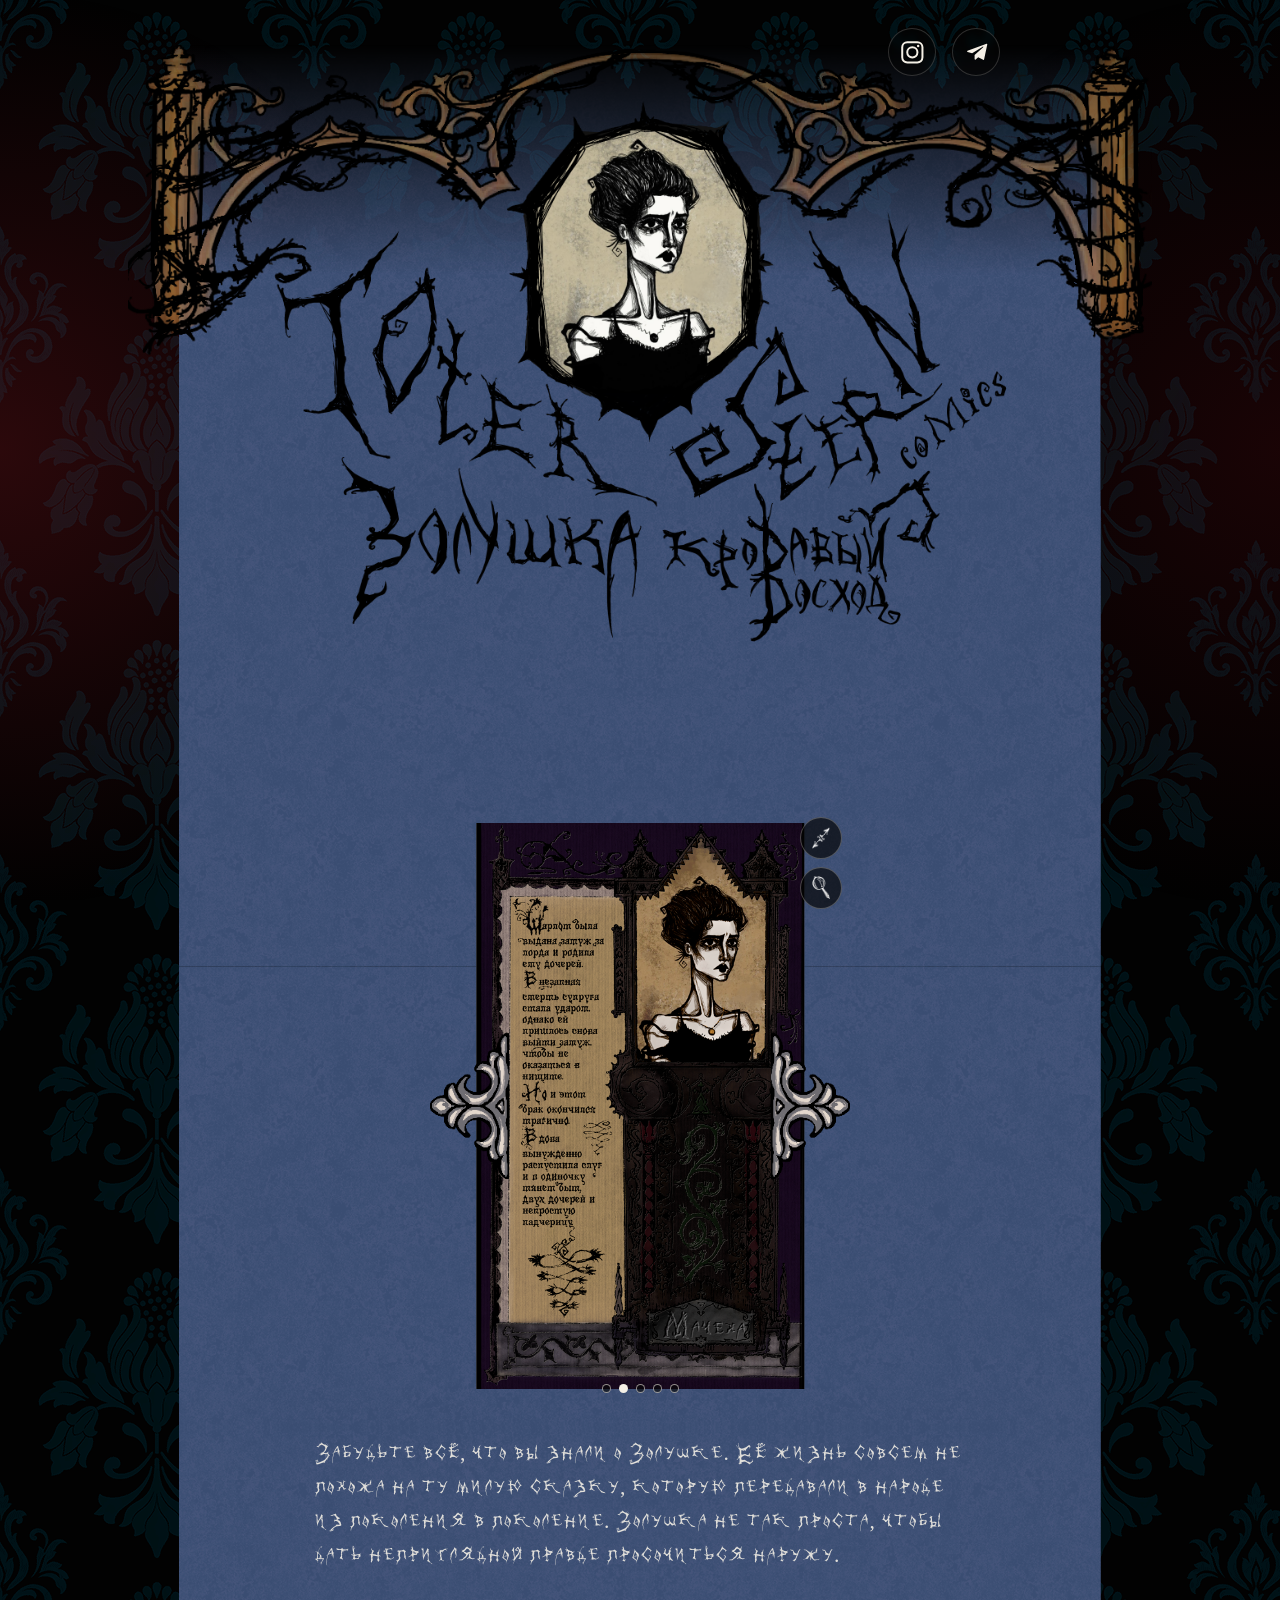
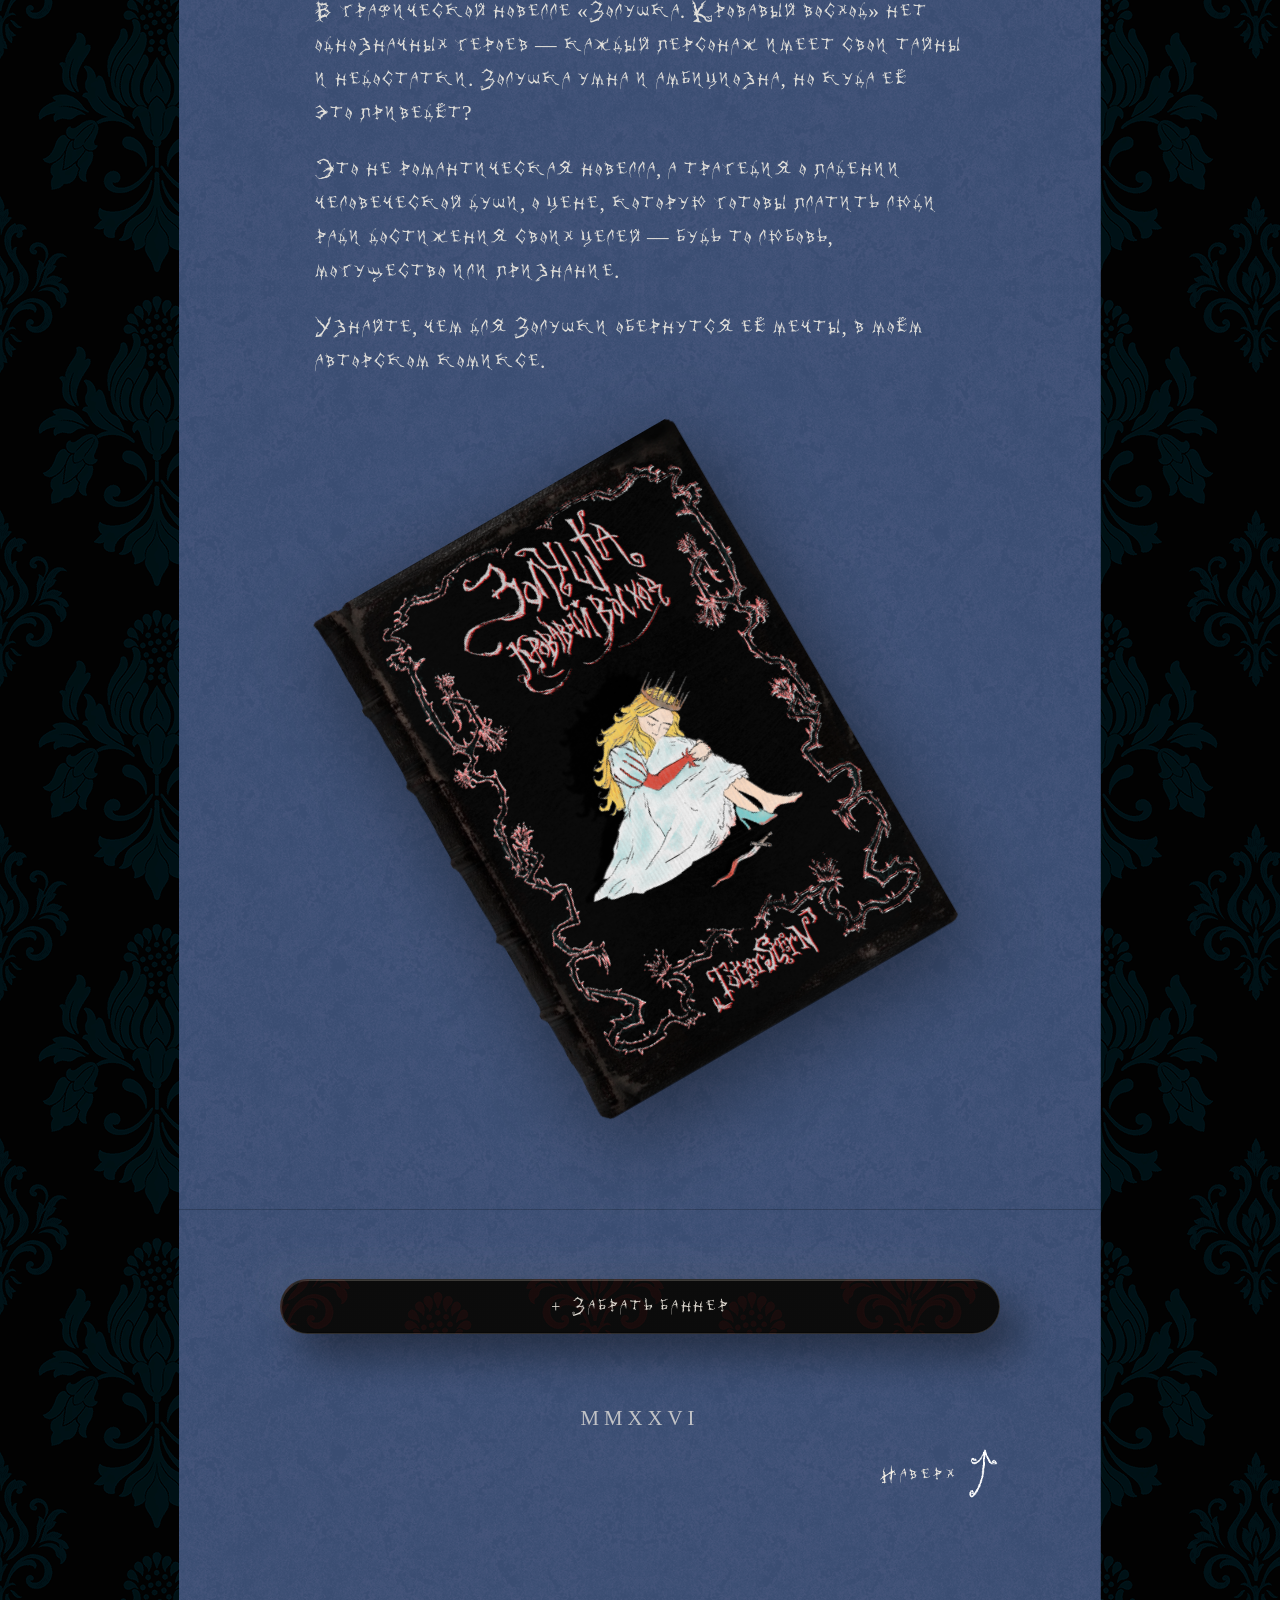
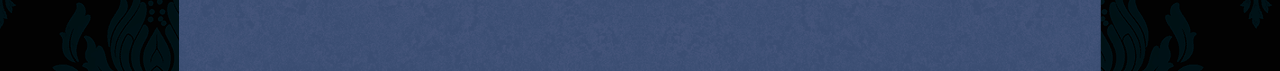
==== commit e387da9b: "Add top social links" ====
--- a/index.html
+++ b/index.html
@@ -51,6 +51,7 @@
       --story-note-top: calc(var(--bar-top) + var(--bar-height) + 5vh);
       --window-top-gap: 5vh;
       --window-width: min(78vw, 720px);
+      --story-stack-max: 720px;
       --strip-top-gap: 5vh;
       --debug-grid: 0;
       --debug-grid-color: rgba(255, 216, 0, 0.22);
@@ -202,11 +203,26 @@
       pointer-events: none;
     }
 
-    .social-link {
+    .social-links {
       position: fixed;
       top: clamp(14px, 3vw, 28px);
-      right: clamp(14px, 3vw, 28px);
+      right: calc((100vw - min(var(--story-stack-max), calc(100vw - (var(--page-gutter) * 2)))) / 2);
       z-index: 12;
+      display: flex;
+      align-items: center;
+      justify-content: flex-end;
+      gap: clamp(10px, 2vw, 16px);
+      transition: opacity 180ms ease, visibility 180ms ease;
+    }
+
+    .social-links.is-hidden {
+      opacity: 0;
+      visibility: hidden;
+      pointer-events: none;
+    }
+
+    .social-link {
+      position: relative;
       display: grid;
       place-items: center;
       width: clamp(38px, 5vw, 48px);
@@ -837,7 +853,7 @@
       }
 
       .story-stack {
-        width: min(100%, 520px);
+        width: min(80%, 416px);
         margin-top: var(--story-note-top);
       }
 
@@ -902,11 +918,18 @@
   </style>
 </head>
 <body>
-  <a class="social-link" href="https://www.instagram.com/toter_stern_/" aria-label="Instagram Toterstern" target="_blank" rel="noopener noreferrer">
-    <svg viewBox="0 0 24 24" aria-hidden="true">
-      <path d="M7.5 2h9A5.5 5.5 0 0 1 22 7.5v9a5.5 5.5 0 0 1-5.5 5.5h-9A5.5 5.5 0 0 1 2 16.5v-9A5.5 5.5 0 0 1 7.5 2Zm0 1.8A3.7 3.7 0 0 0 3.8 7.5v9a3.7 3.7 0 0 0 3.7 3.7h9a3.7 3.7 0 0 0 3.7-3.7v-9a3.7 3.7 0 0 0-3.7-3.7h-9Zm9.75 1.35a1.1 1.1 0 1 1 0 2.2 1.1 1.1 0 0 1 0-2.2ZM12 6.5A5.5 5.5 0 1 1 6.5 12 5.5 5.5 0 0 1 12 6.5Zm0 1.8A3.7 3.7 0 1 0 15.7 12 3.7 3.7 0 0 0 12 8.3Z"/>
-    </svg>
-  </a>
+  <div class="social-links" aria-label="Социальные сети Toterstern">
+    <a class="social-link" href="https://www.instagram.com/toter_stern_/" aria-label="Instagram Toterstern" target="_blank" rel="noopener noreferrer">
+      <svg viewBox="0 0 24 24" aria-hidden="true">
+        <path d="M7.5 2h9A5.5 5.5 0 0 1 22 7.5v9a5.5 5.5 0 0 1-5.5 5.5h-9A5.5 5.5 0 0 1 2 16.5v-9A5.5 5.5 0 0 1 7.5 2Zm0 1.8A3.7 3.7 0 0 0 3.8 7.5v9a3.7 3.7 0 0 0 3.7 3.7h9a3.7 3.7 0 0 0 3.7-3.7v-9a3.7 3.7 0 0 0-3.7-3.7h-9Zm9.75 1.35a1.1 1.1 0 1 1 0 2.2 1.1 1.1 0 0 1 0-2.2ZM12 6.5A5.5 5.5 0 1 1 6.5 12 5.5 5.5 0 0 1 12 6.5Zm0 1.8A3.7 3.7 0 1 0 15.7 12 3.7 3.7 0 0 0 12 8.3Z"/>
+      </svg>
+    </a>
+    <a class="social-link" href="https://t.me/totersproter" aria-label="Telegram Totersproter" target="_blank" rel="noopener noreferrer">
+      <svg viewBox="0 0 24 24" aria-hidden="true">
+        <path d="M21.2 4.3c.35-.14.73.17.64.54l-2.87 13.52a.58.58 0 0 1-.85.38l-4.43-2.42-2.27 2.18a.58.58 0 0 1-.98-.42v-3.77l7.73-6.97c.28-.25-.08-.67-.41-.46l-9.55 6.02-4.11-1.3a.57.57 0 0 1-.03-1.08L21.2 4.3Z"/>
+      </svg>
+    </a>
+  </div>
   <div class="site-preloader" id="site-preloader" aria-label="Loading">
     <img class="site-preloader-video" src="img-int/preloader-dog.gif?v=20260420-1" alt="" aria-hidden="true">
   </div>
@@ -1061,6 +1084,8 @@
       const strip = document.getElementById("quad-strip");
       const phoneStage = document.querySelector(".phone-stage");
       const storyStack = document.querySelector(".story-stack");
+      const socialLinks = document.querySelector(".social-links");
+      const topBar = document.querySelector(".top-bar");
       const bookModal = document.getElementById("book-modal");
       const bookModalPrev = document.getElementById("book-modal-prev");
       const bookModalNext = document.getElementById("book-modal-next");
@@ -1260,6 +1285,15 @@
         touchB.clientY - touchA.clientY
       );
 
+      const updateSocialLinksVisibility = () => {
+        if (!socialLinks || !topBar) {
+          return;
+        }
+
+        const topBarRect = topBar.getBoundingClientRect();
+        socialLinks.classList.toggle("is-hidden", topBarRect.bottom <= 0);
+      };
+
       function updateCoverRotation() {
         if (!coverRevealImage) {
           return;
@@ -1272,6 +1306,7 @@
         const rotation = normalizedOffset * -30;
 
         coverRevealImage.style.setProperty("--cover-rotation", `${rotation}deg`);
+        updateSocialLinksVisibility();
       }
 
       const isBookModalFullscreen = () => document.fullscreenElement === bookModal;
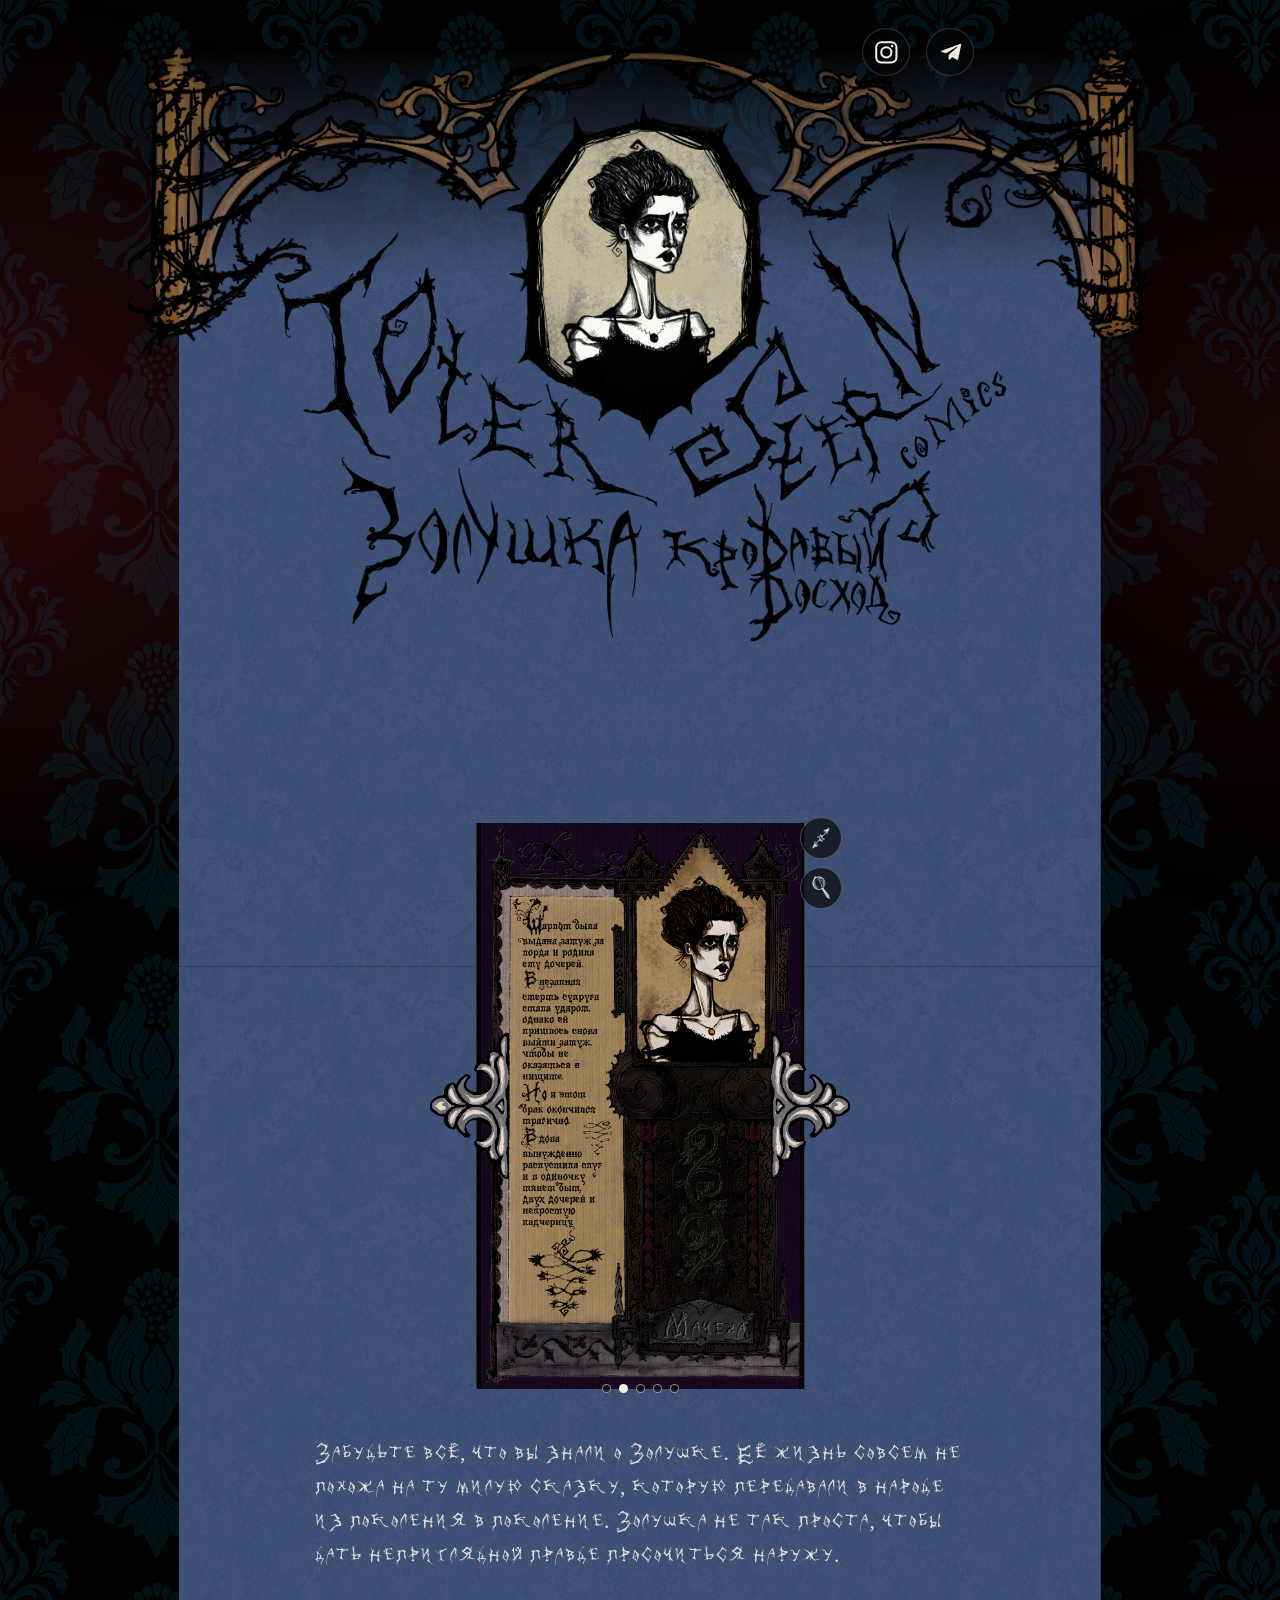
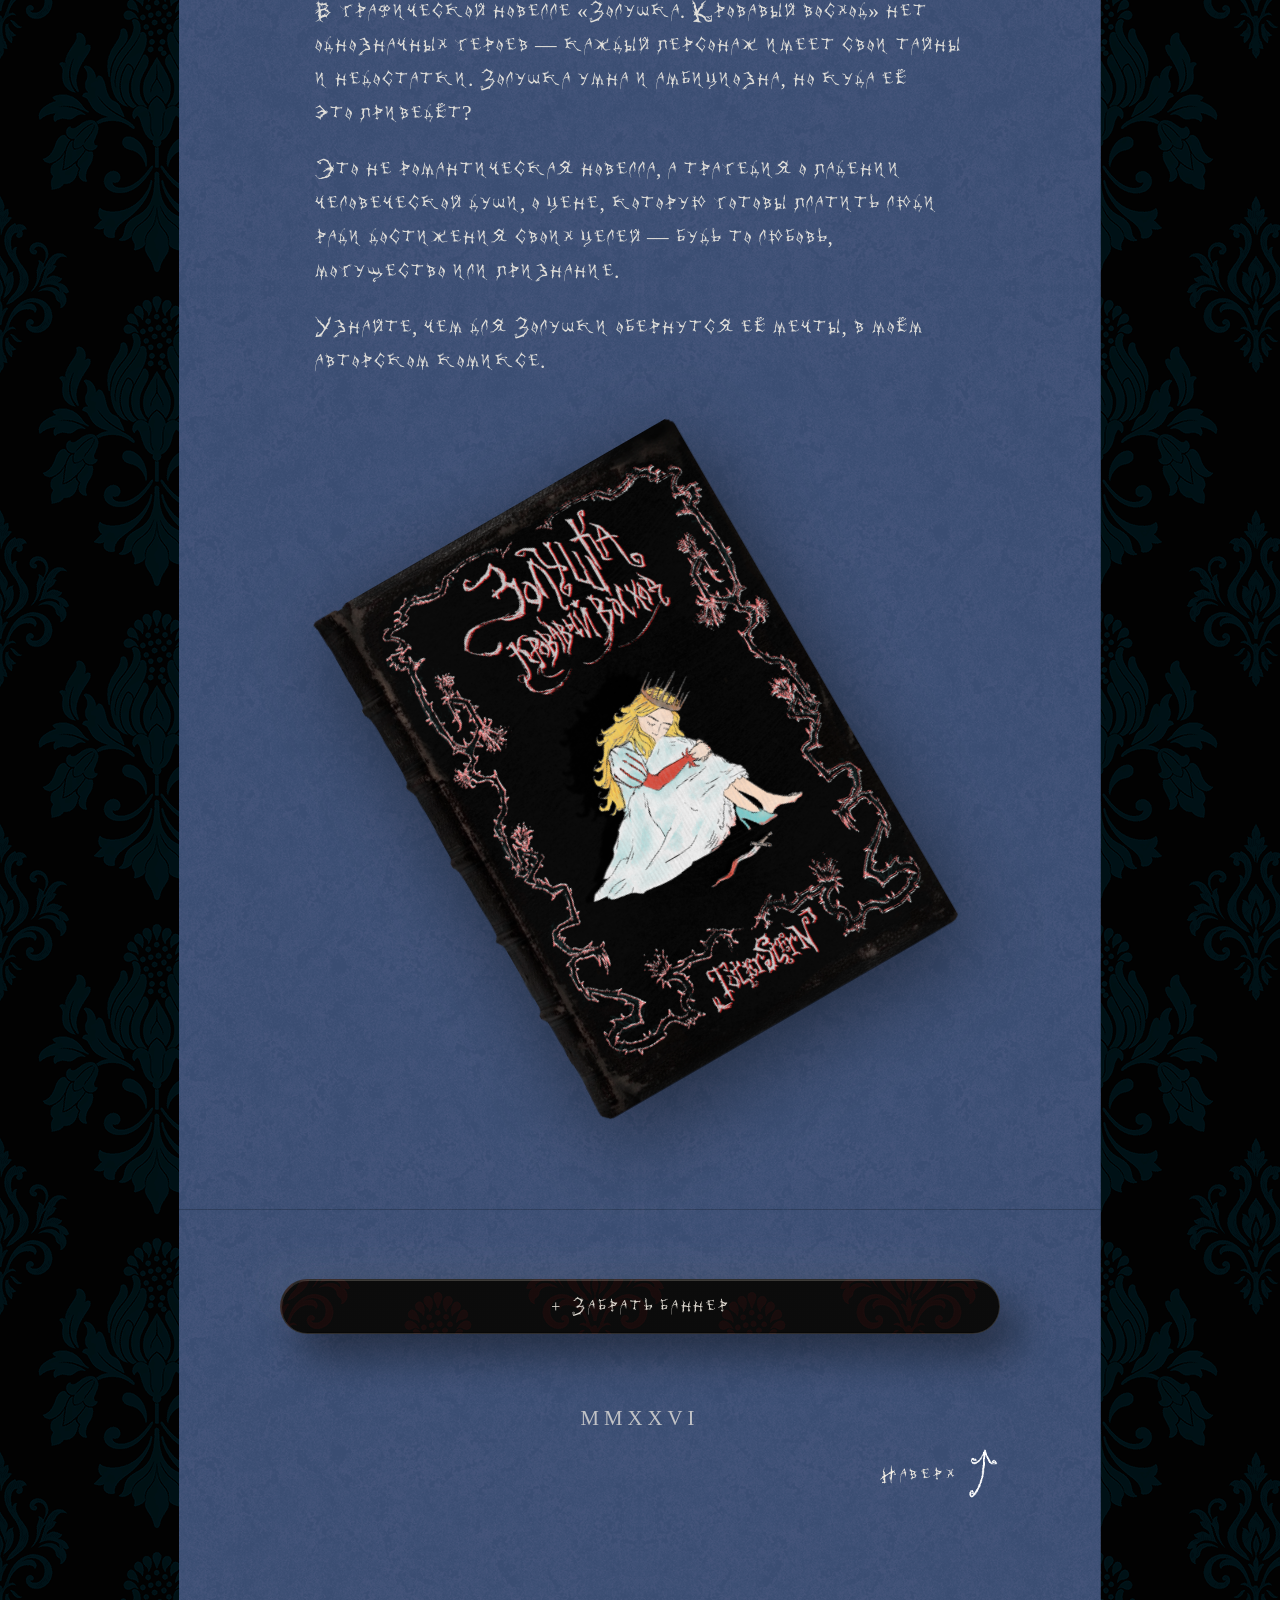
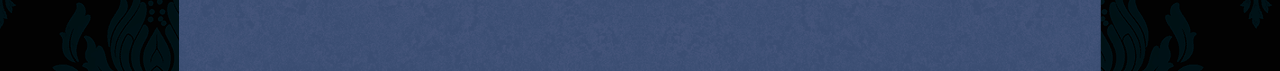
==== commit 17fcf55e: "Refine mobile carousel and socials" ====
--- a/index.html
+++ b/index.html
@@ -206,7 +206,7 @@
     .social-links {
       position: fixed;
       top: clamp(14px, 3vw, 28px);
-      right: calc((100vw - min(var(--story-stack-max), calc(100vw - (var(--page-gutter) * 2)))) / 2);
+      right: calc((100vw - min(var(--story-stack-max), calc(100vw - (var(--page-gutter) * 2)))) / 2 + clamp(12px, 2vw, 28px));
       z-index: 12;
       display: flex;
       align-items: center;
@@ -864,7 +864,16 @@
       }
 
       .card-carousel {
+        position: relative;
+        left: 50%;
         width: min(73.6vw, 288px);
+        transform: translateX(-50%);
+        margin-left: 0;
+        margin-right: 0;
+      }
+
+      .social-links {
+        right: calc((100vw - min(100%, var(--strip-width))) / 2 + clamp(14px, 3vw, 22px));
       }
 
       .cover-reveal-image {
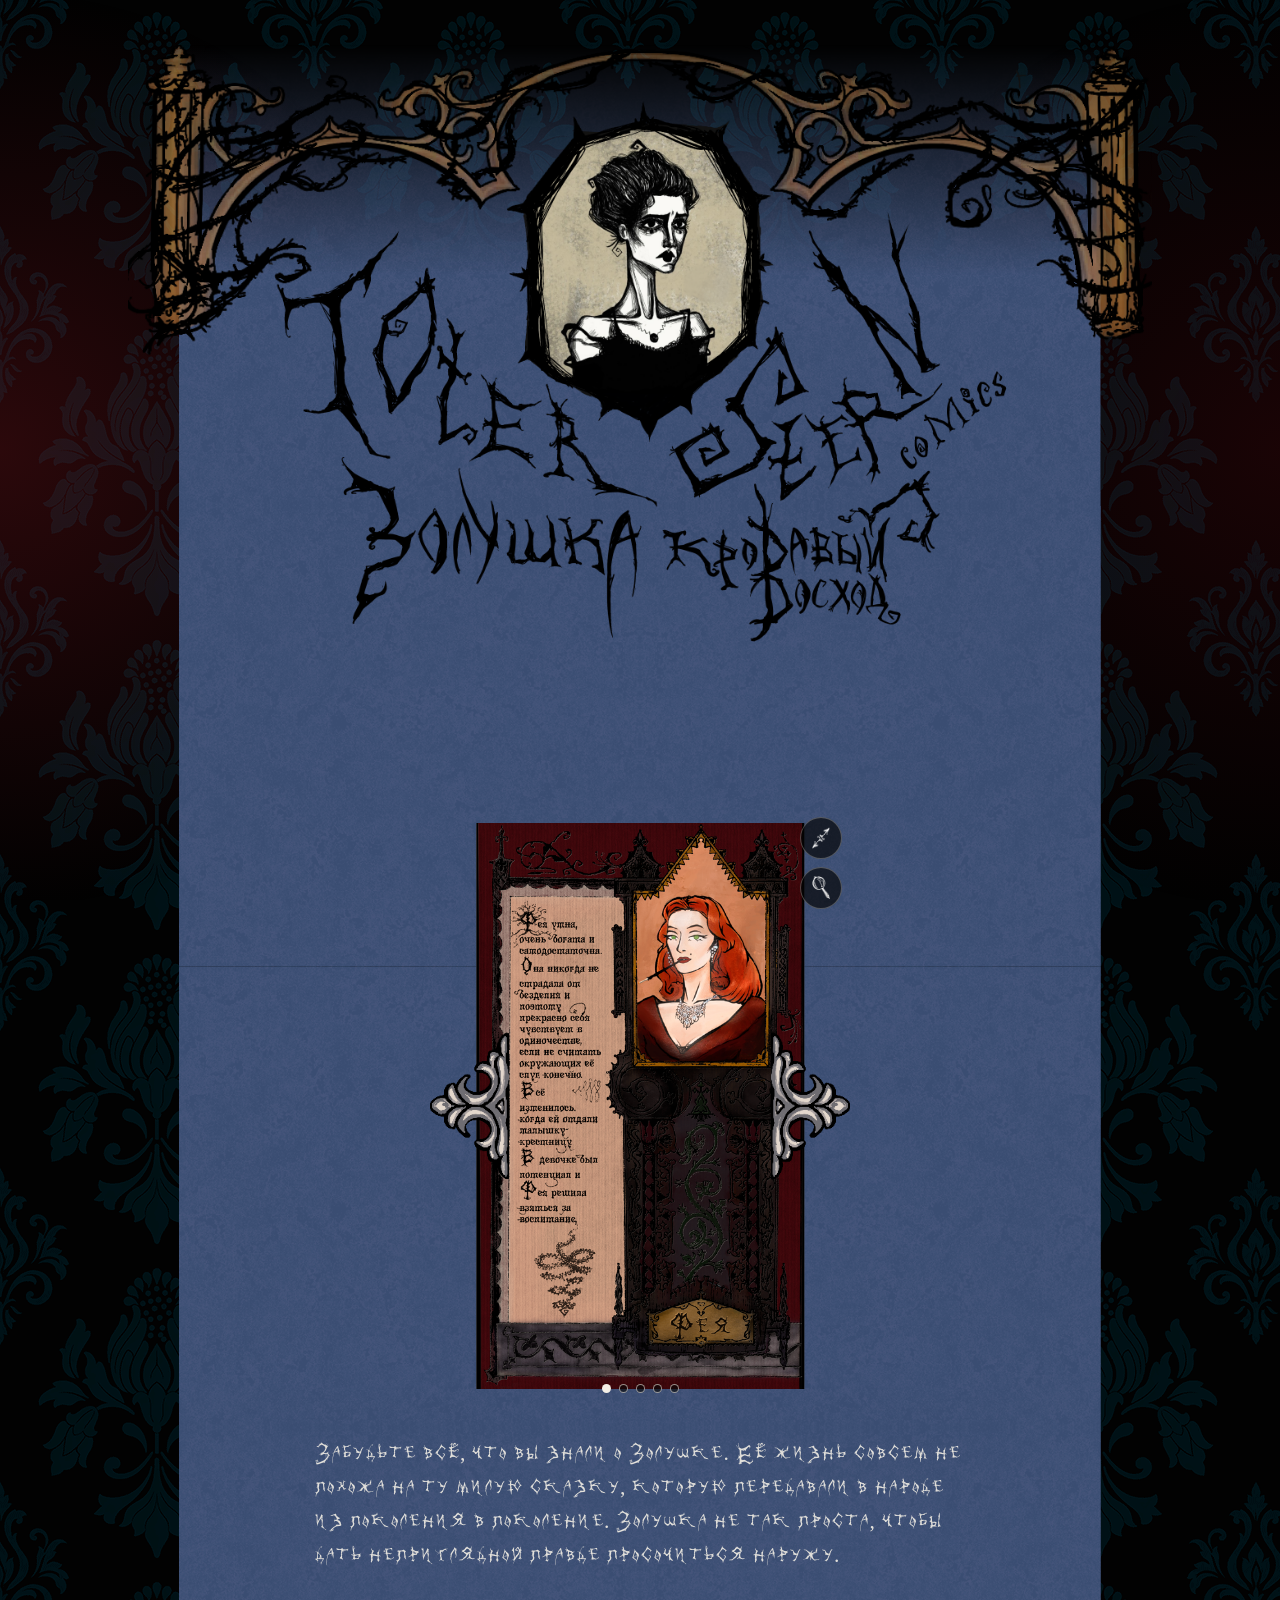
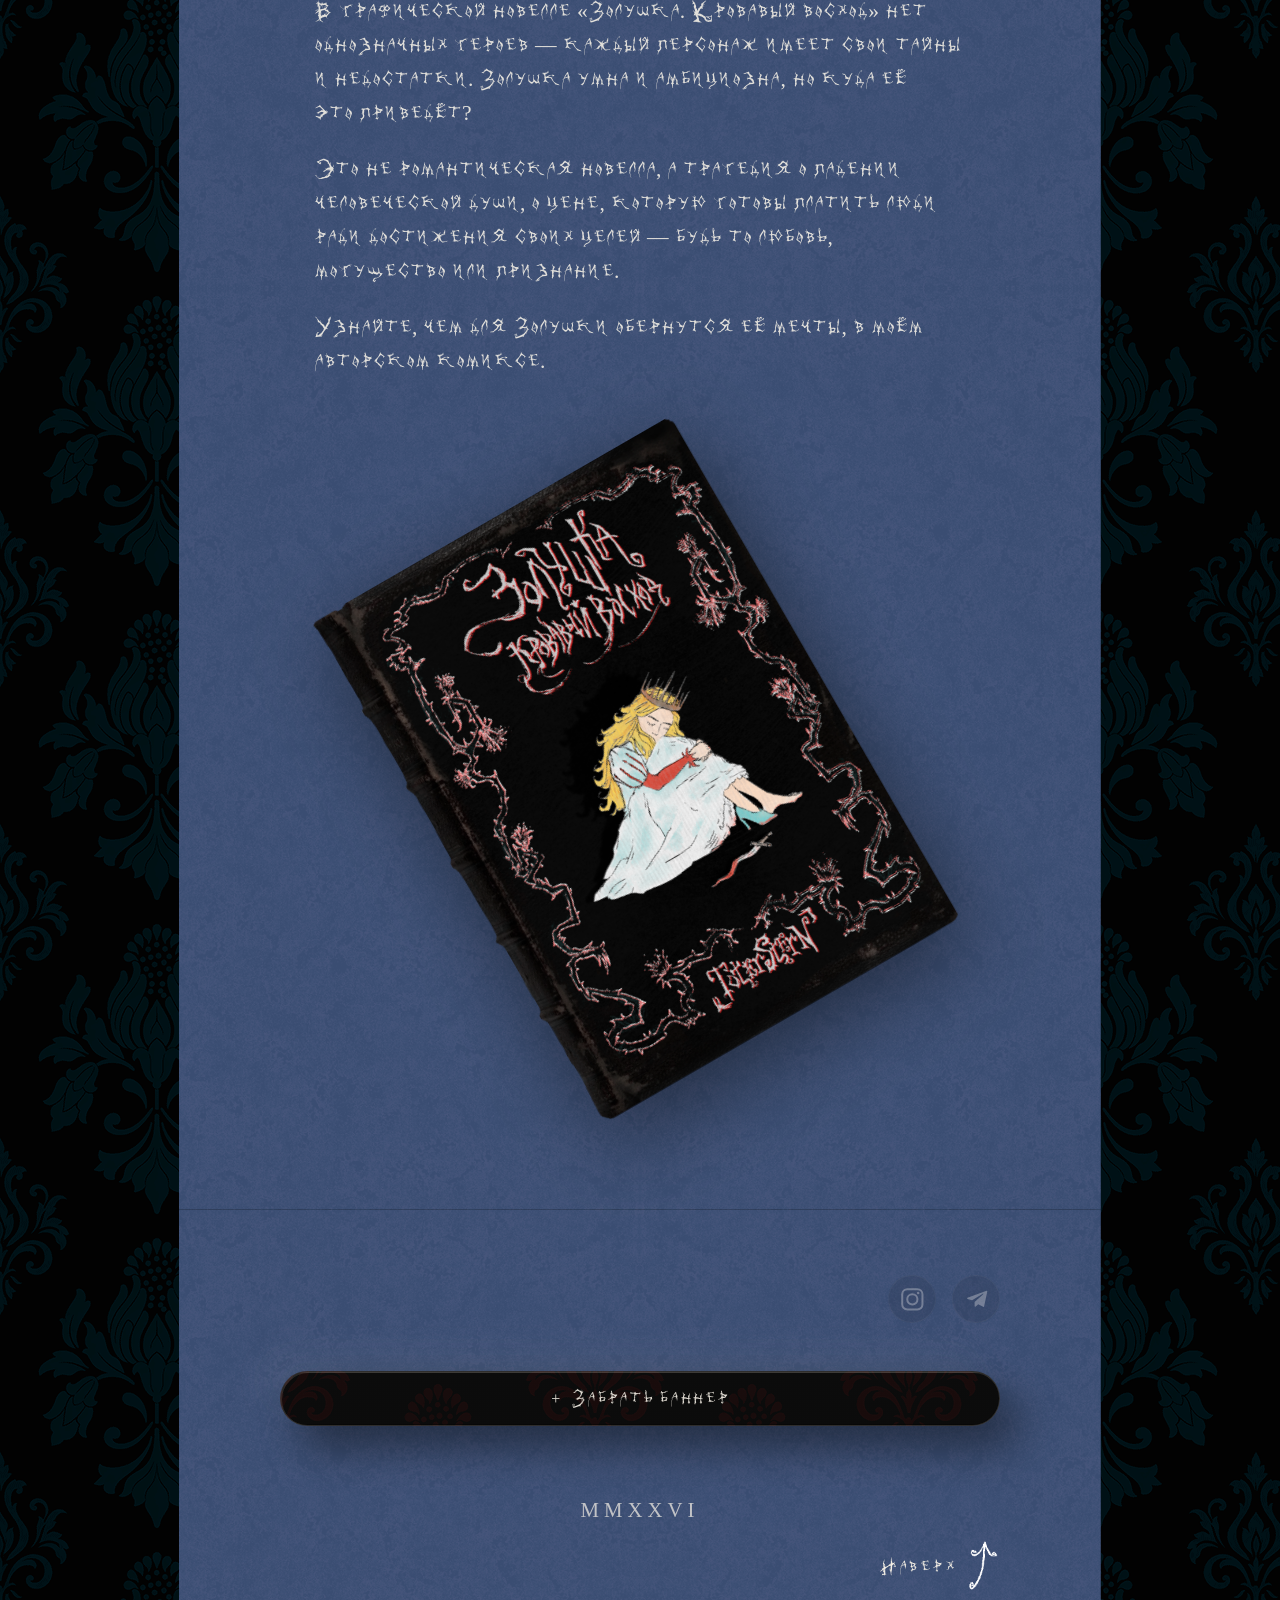
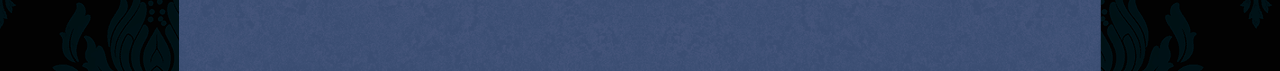
==== commit 36e5bda7: "Move social links above spoiler" ====
--- a/index.html
+++ b/index.html
@@ -204,21 +204,14 @@
     }
 
     .social-links {
-      position: fixed;
-      top: clamp(14px, 3vw, 28px);
-      right: calc((100vw - min(var(--story-stack-max), calc(100vw - (var(--page-gutter) * 2)))) / 2 + clamp(12px, 2vw, 28px));
-      z-index: 12;
+      position: relative;
+      z-index: 4;
       display: flex;
       align-items: center;
       justify-content: flex-end;
       gap: clamp(10px, 2vw, 16px);
-      transition: opacity 180ms ease, visibility 180ms ease;
-    }
-
-    .social-links.is-hidden {
-      opacity: 0;
-      visibility: hidden;
-      pointer-events: none;
+      width: min(100%, 540px);
+      margin: clamp(28px, 6vw, 44px) 0 clamp(24px, 5vw, 36px) auto;
     }
 
     .social-link {
@@ -228,11 +221,14 @@
       width: clamp(38px, 5vw, 48px);
       height: clamp(38px, 5vw, 48px);
       color: rgba(244, 239, 229, 0.92);
-      background: rgba(5, 5, 5, 0.42);
-      border: 1px solid rgba(244, 239, 229, 0.18);
+      background: rgba(5, 5, 5, 0.28);
+      border: 1px solid rgba(244, 239, 229, 0.14);
       border-radius: 999px;
       backdrop-filter: blur(4px);
       cursor: var(--cursor-active);
+      opacity: 0.3;
+      box-shadow: 0 0 0 rgba(255, 244, 214, 0);
+      transition: opacity 180ms ease, color 180ms ease, background-color 180ms ease, box-shadow 180ms ease, border-color 180ms ease;
     }
 
     .social-link svg {
@@ -241,6 +237,15 @@
       height: 58%;
       fill: currentColor;
       pointer-events: none;
+    }
+
+    .social-link:hover,
+    .social-link:focus-visible {
+      opacity: 1;
+      color: rgba(244, 239, 229, 0.96);
+      background: rgba(5, 5, 5, 0.52);
+      border-color: rgba(244, 239, 229, 0.3);
+      box-shadow: 0 0 24px rgba(255, 244, 214, 0.18);
     }
 
     .quad-strip {
@@ -873,7 +878,8 @@
       }
 
       .social-links {
-        right: calc((100vw - min(100%, var(--strip-width))) / 2 + clamp(14px, 3vw, 22px));
+        width: min(100%, 405px);
+        margin: clamp(22px, 5vw, 34px) 0 clamp(20px, 4vw, 28px) auto;
       }
 
       .cover-reveal-image {
@@ -927,18 +933,6 @@
   </style>
 </head>
 <body>
-  <div class="social-links" aria-label="Социальные сети Toterstern">
-    <a class="social-link" href="https://www.instagram.com/toter_stern_/" aria-label="Instagram Toterstern" target="_blank" rel="noopener noreferrer">
-      <svg viewBox="0 0 24 24" aria-hidden="true">
-        <path d="M7.5 2h9A5.5 5.5 0 0 1 22 7.5v9a5.5 5.5 0 0 1-5.5 5.5h-9A5.5 5.5 0 0 1 2 16.5v-9A5.5 5.5 0 0 1 7.5 2Zm0 1.8A3.7 3.7 0 0 0 3.8 7.5v9a3.7 3.7 0 0 0 3.7 3.7h9a3.7 3.7 0 0 0 3.7-3.7v-9a3.7 3.7 0 0 0-3.7-3.7h-9Zm9.75 1.35a1.1 1.1 0 1 1 0 2.2 1.1 1.1 0 0 1 0-2.2ZM12 6.5A5.5 5.5 0 1 1 6.5 12 5.5 5.5 0 0 1 12 6.5Zm0 1.8A3.7 3.7 0 1 0 15.7 12 3.7 3.7 0 0 0 12 8.3Z"/>
-      </svg>
-    </a>
-    <a class="social-link" href="https://t.me/totersproter" aria-label="Telegram Totersproter" target="_blank" rel="noopener noreferrer">
-      <svg viewBox="0 0 24 24" aria-hidden="true">
-        <path d="M21.2 4.3c.35-.14.73.17.64.54l-2.87 13.52a.58.58 0 0 1-.85.38l-4.43-2.42-2.27 2.18a.58.58 0 0 1-.98-.42v-3.77l7.73-6.97c.28-.25-.08-.67-.41-.46l-9.55 6.02-4.11-1.3a.57.57 0 0 1-.03-1.08L21.2 4.3Z"/>
-      </svg>
-    </a>
-  </div>
   <div class="site-preloader" id="site-preloader" aria-label="Loading">
     <img class="site-preloader-video" src="img-int/preloader-dog.gif?v=20260420-1" alt="" aria-hidden="true">
   </div>
@@ -1008,6 +1002,18 @@
             src="comics/Book_sm.png?v=20260428-1"
             alt="Обложка графической новеллы «Золушка. Кровавый восход»"
           >
+        </a>
+      </div>
+      <div class="social-links" aria-label="Социальные сети Toterstern">
+        <a class="social-link" href="https://www.instagram.com/toter_stern_/" aria-label="Instagram Toterstern" target="_blank" rel="noopener noreferrer">
+          <svg viewBox="0 0 24 24" aria-hidden="true">
+            <path d="M7.5 2h9A5.5 5.5 0 0 1 22 7.5v9a5.5 5.5 0 0 1-5.5 5.5h-9A5.5 5.5 0 0 1 2 16.5v-9A5.5 5.5 0 0 1 7.5 2Zm0 1.8A3.7 3.7 0 0 0 3.8 7.5v9a3.7 3.7 0 0 0 3.7 3.7h9a3.7 3.7 0 0 0 3.7-3.7v-9a3.7 3.7 0 0 0-3.7-3.7h-9Zm9.75 1.35a1.1 1.1 0 1 1 0 2.2 1.1 1.1 0 0 1 0-2.2ZM12 6.5A5.5 5.5 0 1 1 6.5 12 5.5 5.5 0 0 1 12 6.5Zm0 1.8A3.7 3.7 0 1 0 15.7 12 3.7 3.7 0 0 0 12 8.3Z"/>
+          </svg>
+        </a>
+        <a class="social-link" href="https://t.me/totersproter" aria-label="Telegram Totersproter" target="_blank" rel="noopener noreferrer">
+          <svg viewBox="0 0 24 24" aria-hidden="true">
+            <path d="M21.2 4.3c.35-.14.73.17.64.54l-2.87 13.52a.58.58 0 0 1-.85.38l-4.43-2.42-2.27 2.18a.58.58 0 0 1-.98-.42v-3.77l7.73-6.97c.28-.25-.08-.67-.41-.46l-9.55 6.02-4.11-1.3a.57.57 0 0 1-.03-1.08L21.2 4.3Z"/>
+          </svg>
         </a>
       </div>
       <details class="banner-spoiler">
@@ -1093,8 +1099,6 @@
       const strip = document.getElementById("quad-strip");
       const phoneStage = document.querySelector(".phone-stage");
       const storyStack = document.querySelector(".story-stack");
-      const socialLinks = document.querySelector(".social-links");
-      const topBar = document.querySelector(".top-bar");
       const bookModal = document.getElementById("book-modal");
       const bookModalPrev = document.getElementById("book-modal-prev");
       const bookModalNext = document.getElementById("book-modal-next");
@@ -1294,15 +1298,6 @@
         touchB.clientY - touchA.clientY
       );
 
-      const updateSocialLinksVisibility = () => {
-        if (!socialLinks || !topBar) {
-          return;
-        }
-
-        const topBarRect = topBar.getBoundingClientRect();
-        socialLinks.classList.toggle("is-hidden", topBarRect.bottom <= 0);
-      };
-
       function updateCoverRotation() {
         if (!coverRevealImage) {
           return;
@@ -1315,7 +1310,6 @@
         const rotation = normalizedOffset * -30;
 
         coverRevealImage.style.setProperty("--cover-rotation", `${rotation}deg`);
-        updateSocialLinksVisibility();
       }
 
       const isBookModalFullscreen = () => document.fullscreenElement === bookModal;
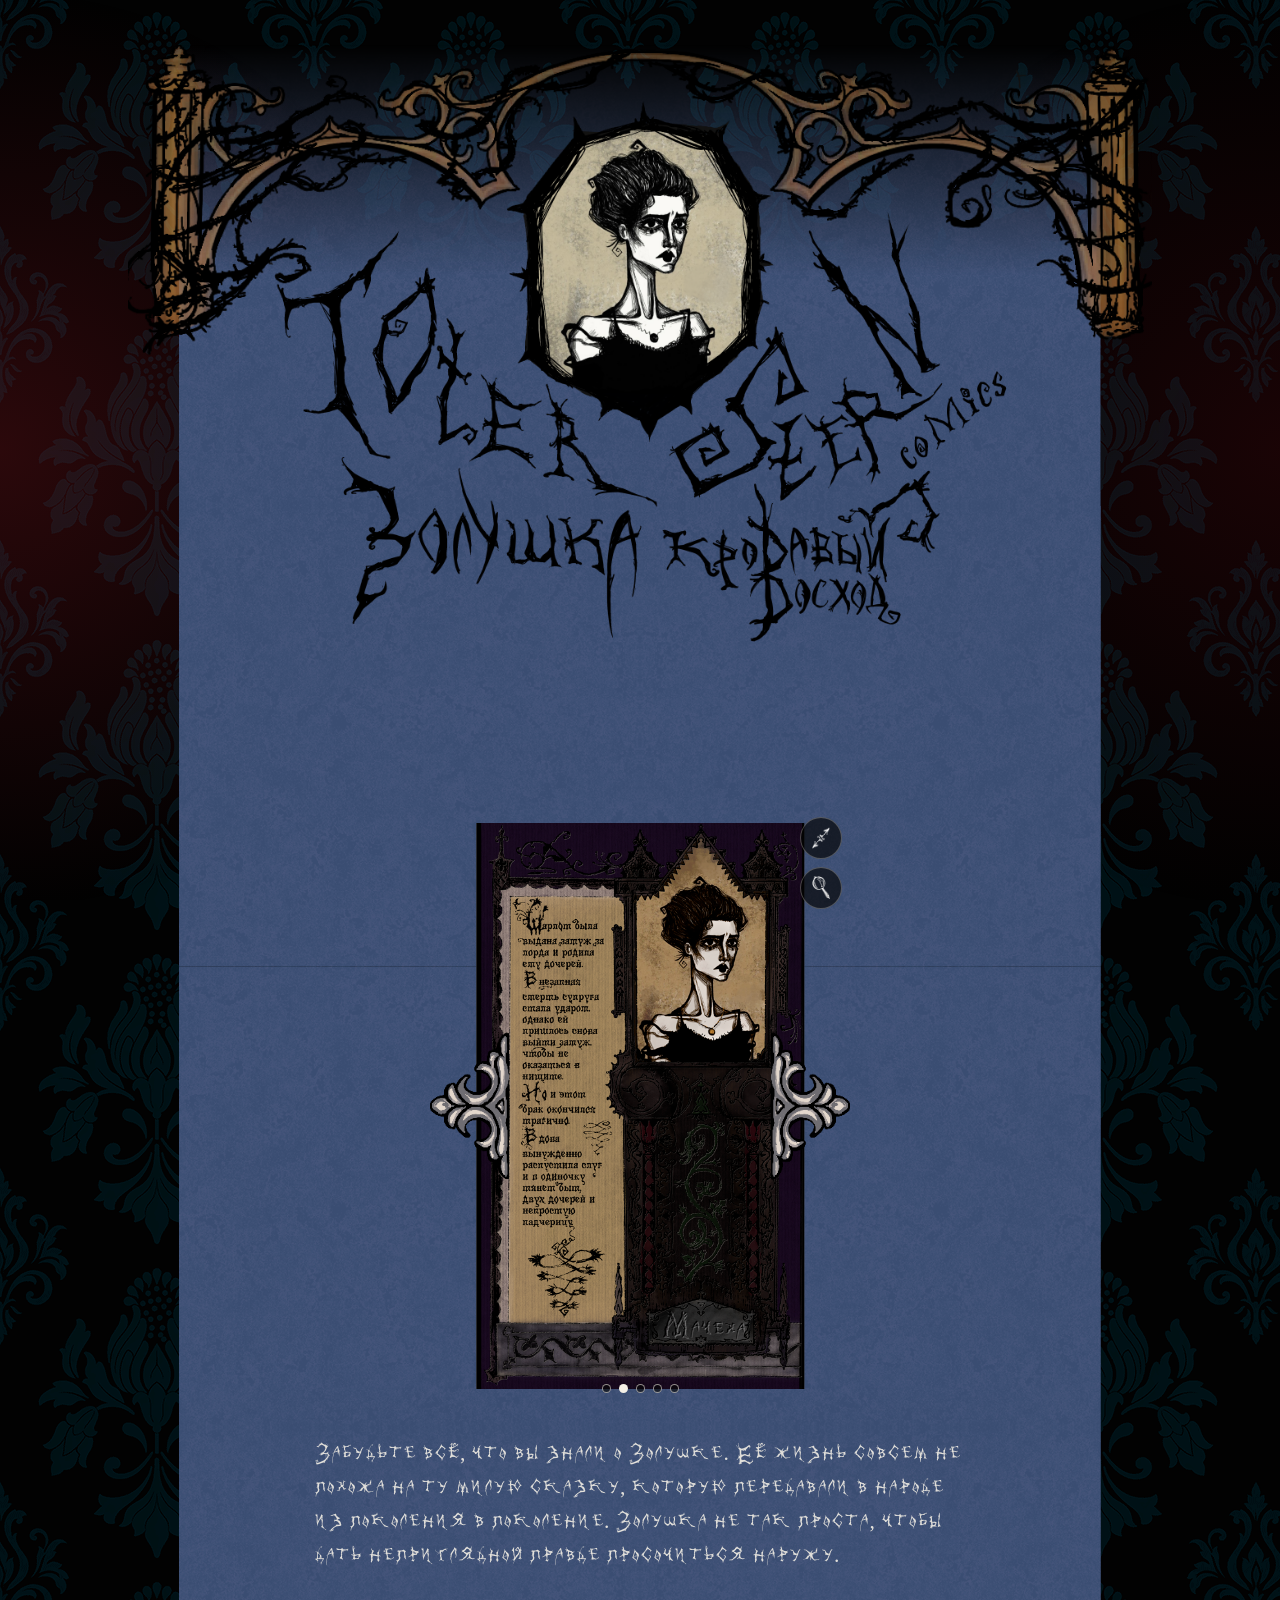
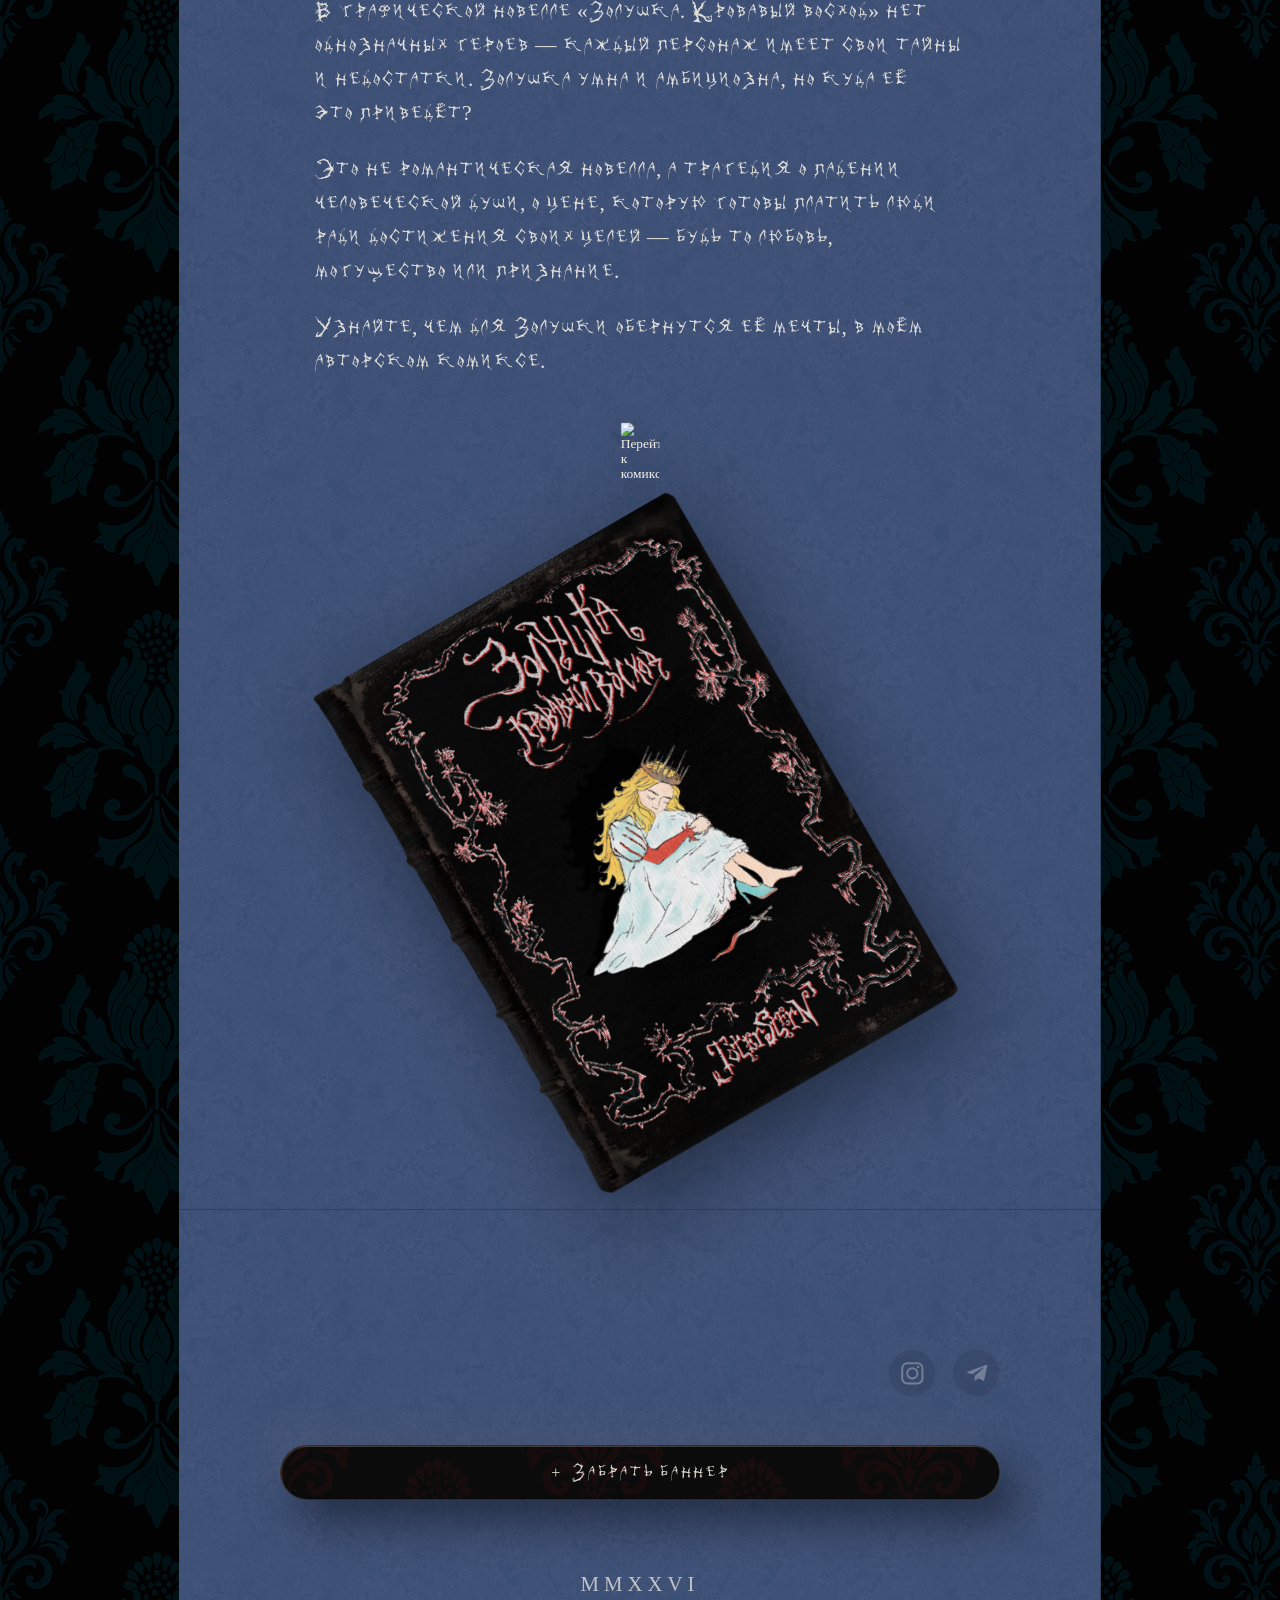
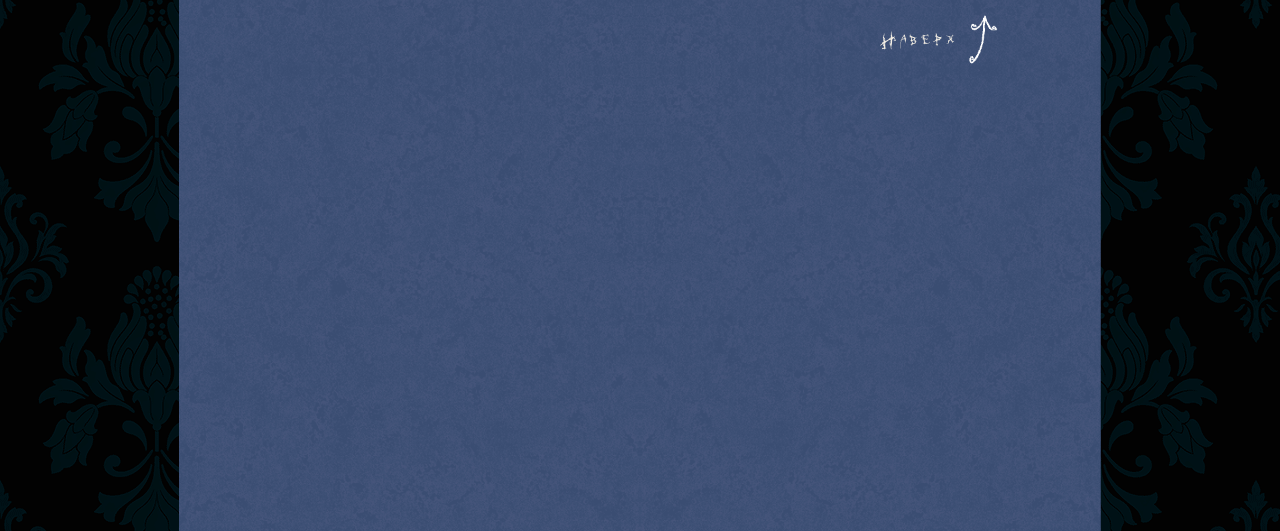
==== commit 6f35ef03: "Add bottom comic arrow link" ====
--- a/index.html
+++ b/index.html
@@ -320,6 +320,24 @@
 
     .story-note p + p {
       margin-top: 1em;
+    }
+
+    .story-bottom-link {
+      position: relative;
+      z-index: 4;
+      display: flex;
+      justify-content: center;
+      margin: clamp(1px, 0.4vw, 4px) auto 0;
+    }
+
+    .story-bottom-image {
+      display: block;
+      width: clamp(34px, 5vw, 46px);
+      height: auto;
+      object-fit: contain;
+      transform: scale(0.84);
+      transform-origin: center center;
+      filter: drop-shadow(0 8px 16px rgba(0, 0, 0, 0.28));
     }
 
     .cover-reveal {
@@ -994,6 +1012,11 @@
         <p>Это не романтическая новелла, а трагедия о падении человеческой души, о цене, которую готовы платить люди ради достижения своих целей — будь то любовь, могущество или признание.</p>
         <p>Узнайте, чем для Золушки обернутся её мечты, в моём авторском комиксе.</p>
       </article>
+      <div class="story-bottom-link">
+        <a class="cover-reveal-link" href="zolushka.html" aria-label="Перейти на страницу комикса по нижнему знаку">
+          <img class="story-bottom-image" src="img-int/s-bottom.png" alt="Перейти к комиксу">
+        </a>
+      </div>
       <div class="cover-reveal">
         <a class="cover-reveal-link" href="zolushka.html" aria-label="Перейти на страницу комикса «Золушка. Кровавый восход»">
           <img
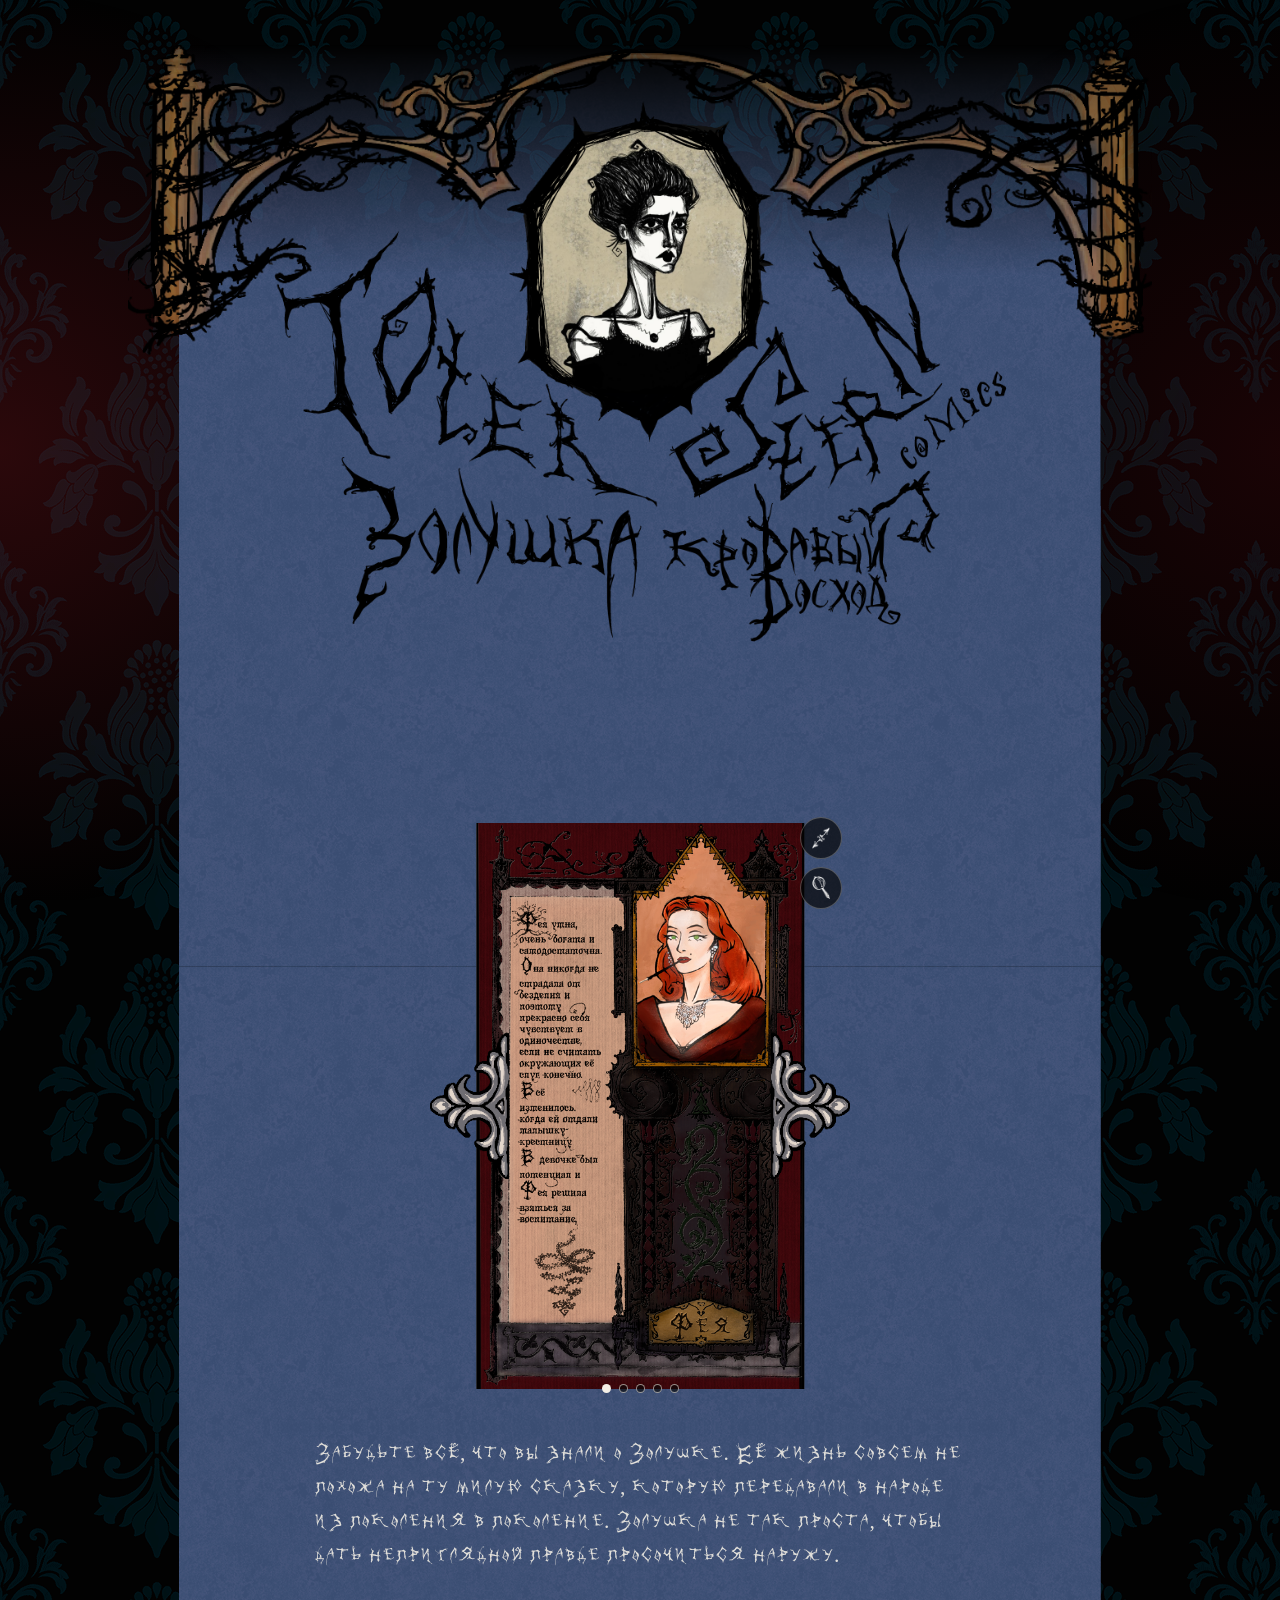
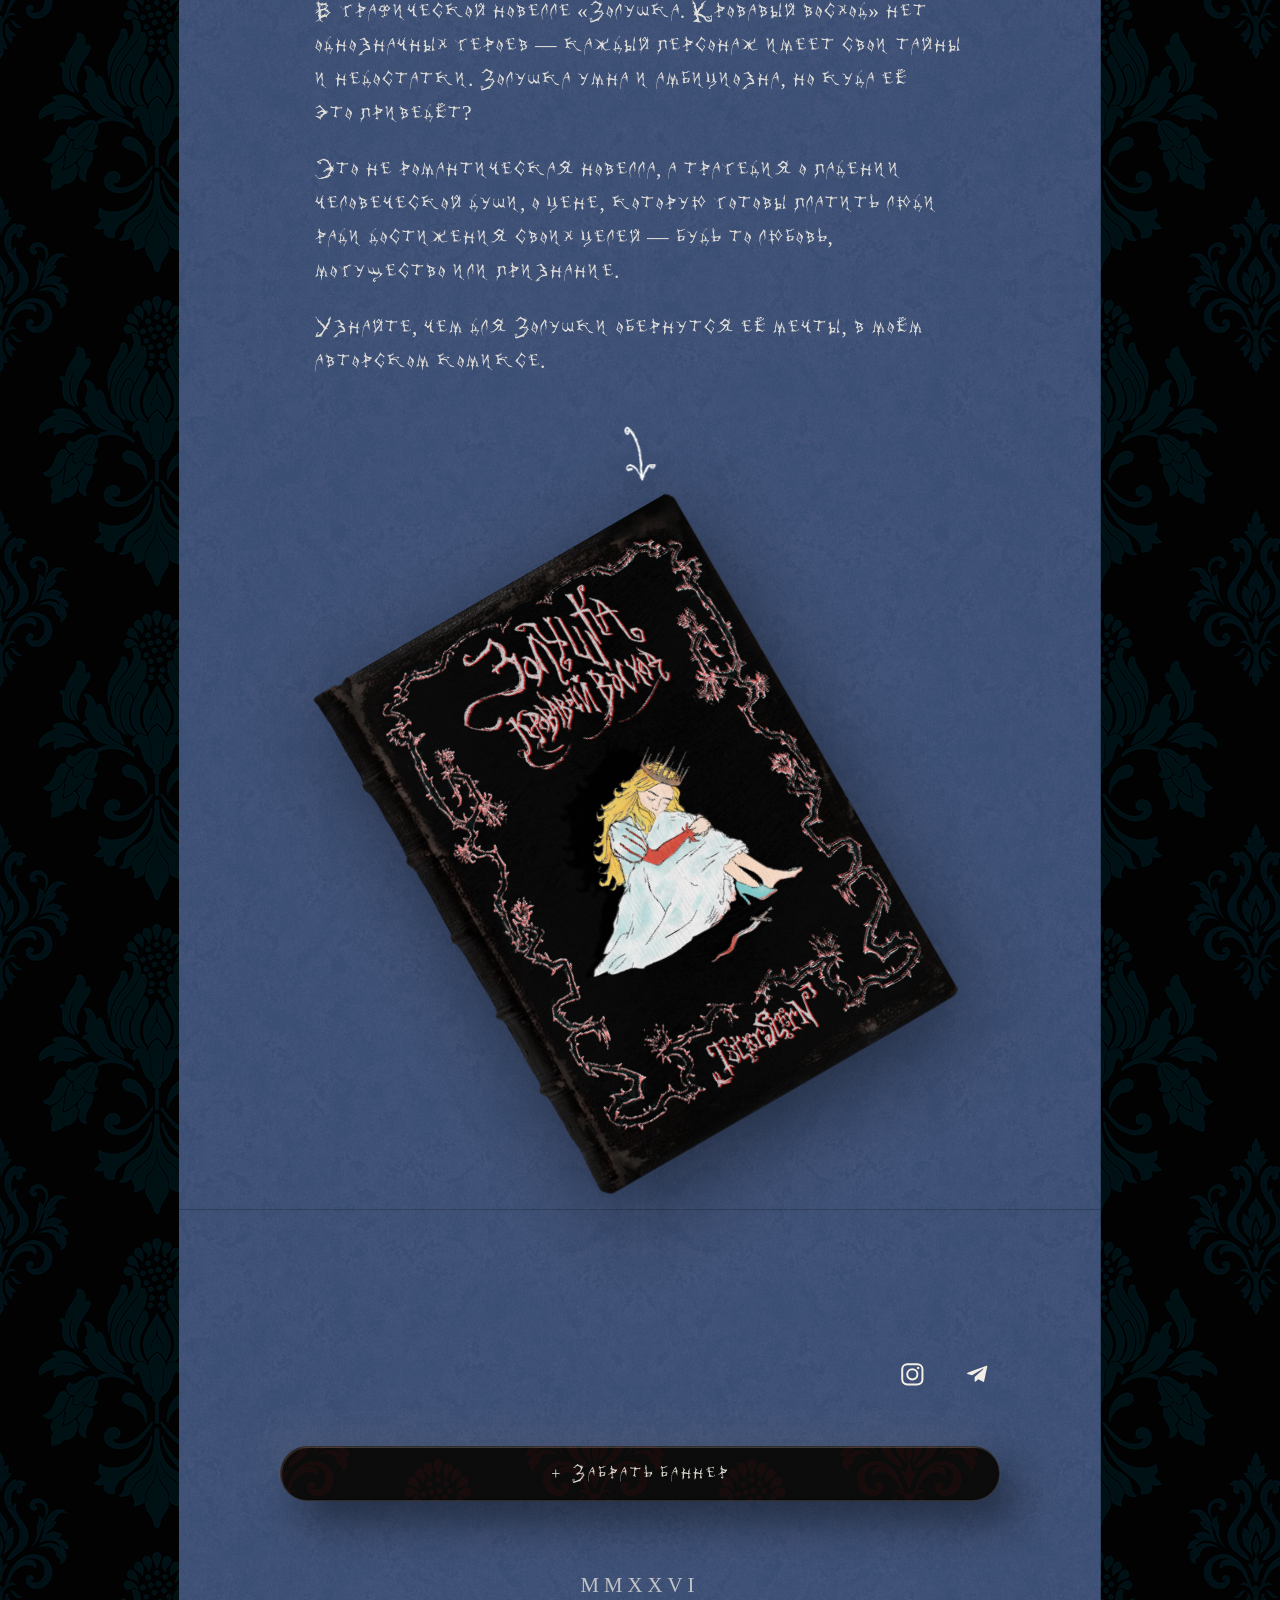
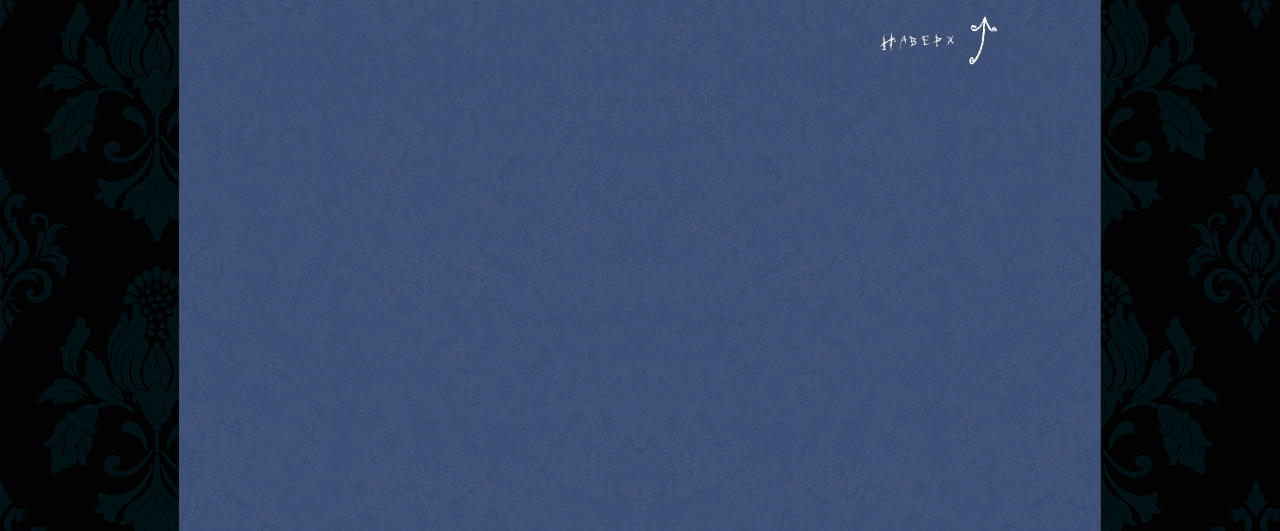
==== commit b6408883: "Refine social icon styling" ====
--- a/index.html
+++ b/index.html
@@ -220,15 +220,14 @@
       place-items: center;
       width: clamp(38px, 5vw, 48px);
       height: clamp(38px, 5vw, 48px);
-      color: rgba(244, 239, 229, 0.92);
-      background: rgba(5, 5, 5, 0.28);
-      border: 1px solid rgba(244, 239, 229, 0.14);
+      color: #ffffff;
+      background: transparent;
+      border: 1px solid transparent;
       border-radius: 999px;
-      backdrop-filter: blur(4px);
       cursor: var(--cursor-active);
-      opacity: 0.3;
+      opacity: 1;
       box-shadow: 0 0 0 rgba(255, 244, 214, 0);
-      transition: opacity 180ms ease, color 180ms ease, background-color 180ms ease, box-shadow 180ms ease, border-color 180ms ease;
+      transition: color 180ms ease, background-color 180ms ease, box-shadow 180ms ease, border-color 180ms ease;
     }
 
     .social-link svg {
@@ -242,9 +241,9 @@
     .social-link:hover,
     .social-link:focus-visible {
       opacity: 1;
-      color: rgba(244, 239, 229, 0.96);
-      background: rgba(5, 5, 5, 0.52);
-      border-color: rgba(244, 239, 229, 0.3);
+      color: #ffffff;
+      background: rgba(5, 5, 5, 0.42);
+      border-color: rgba(255, 255, 255, 0.78);
       box-shadow: 0 0 24px rgba(255, 244, 214, 0.18);
     }
 
